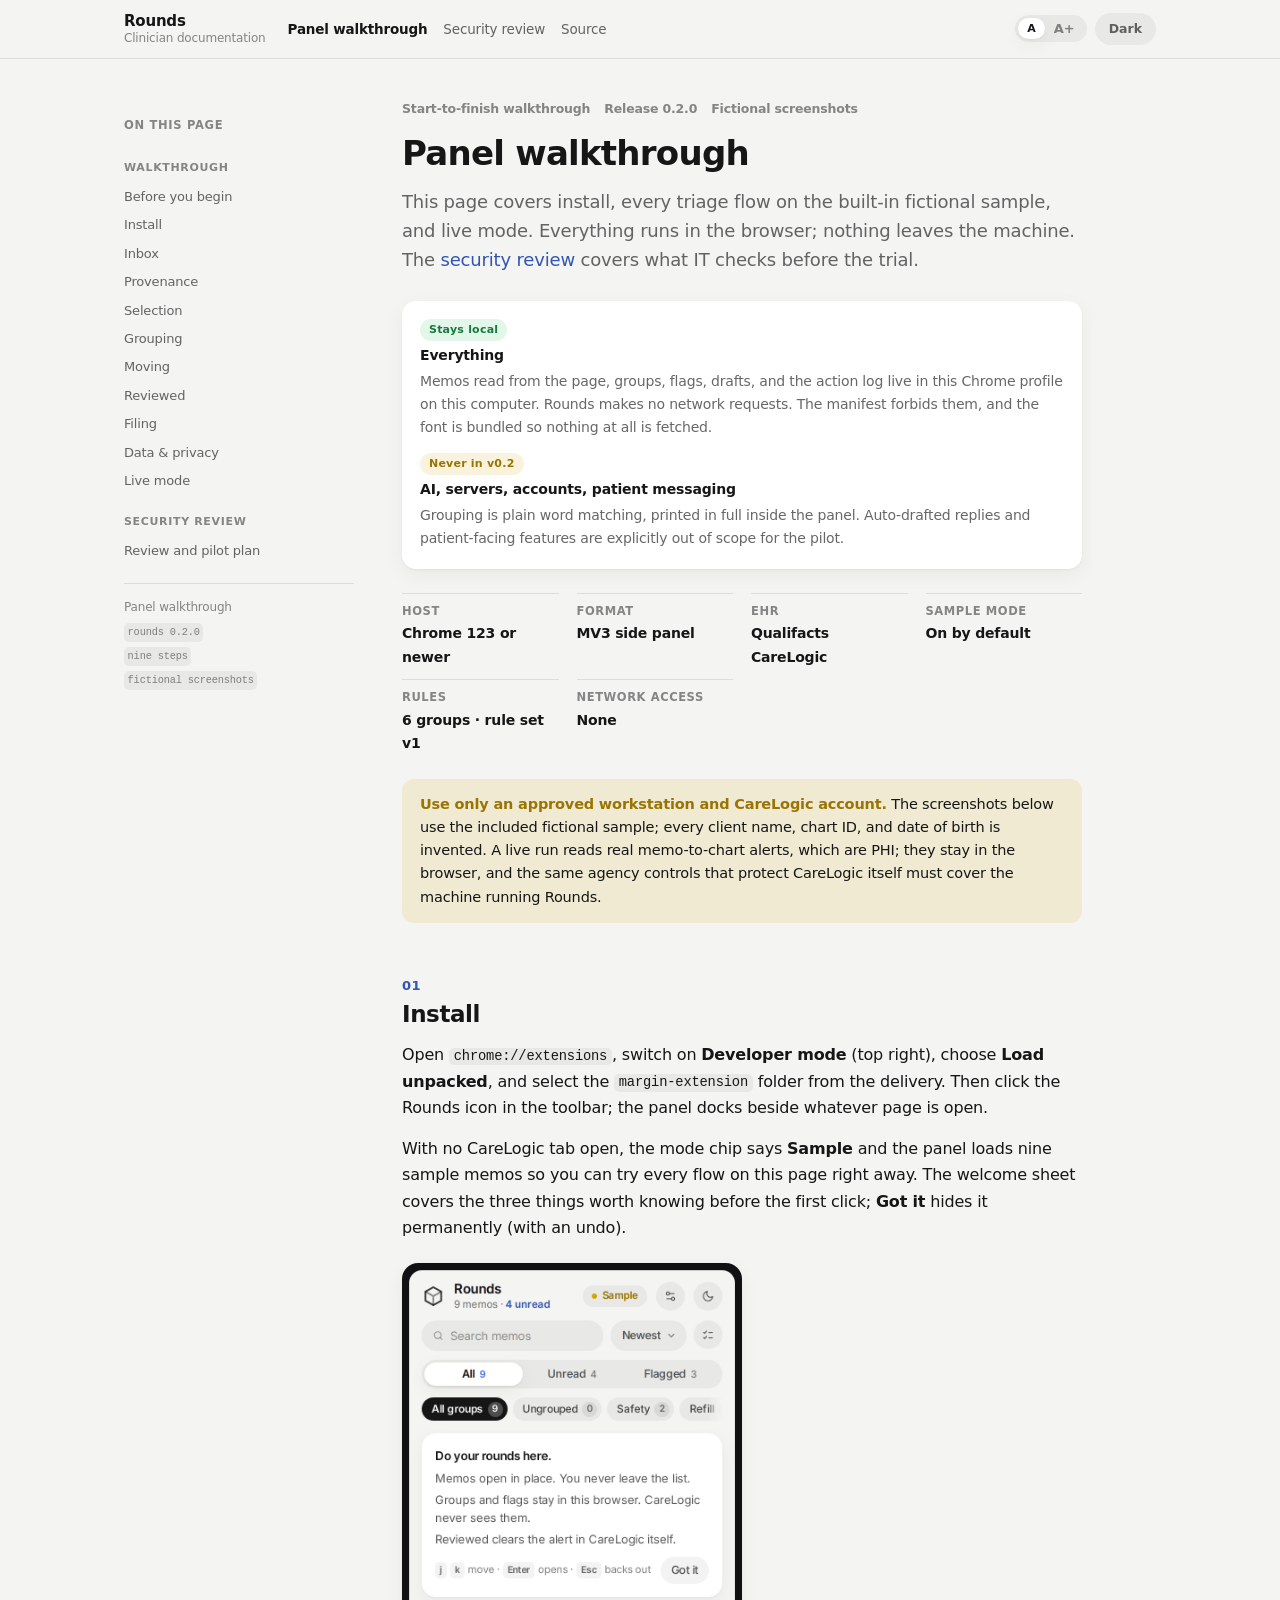
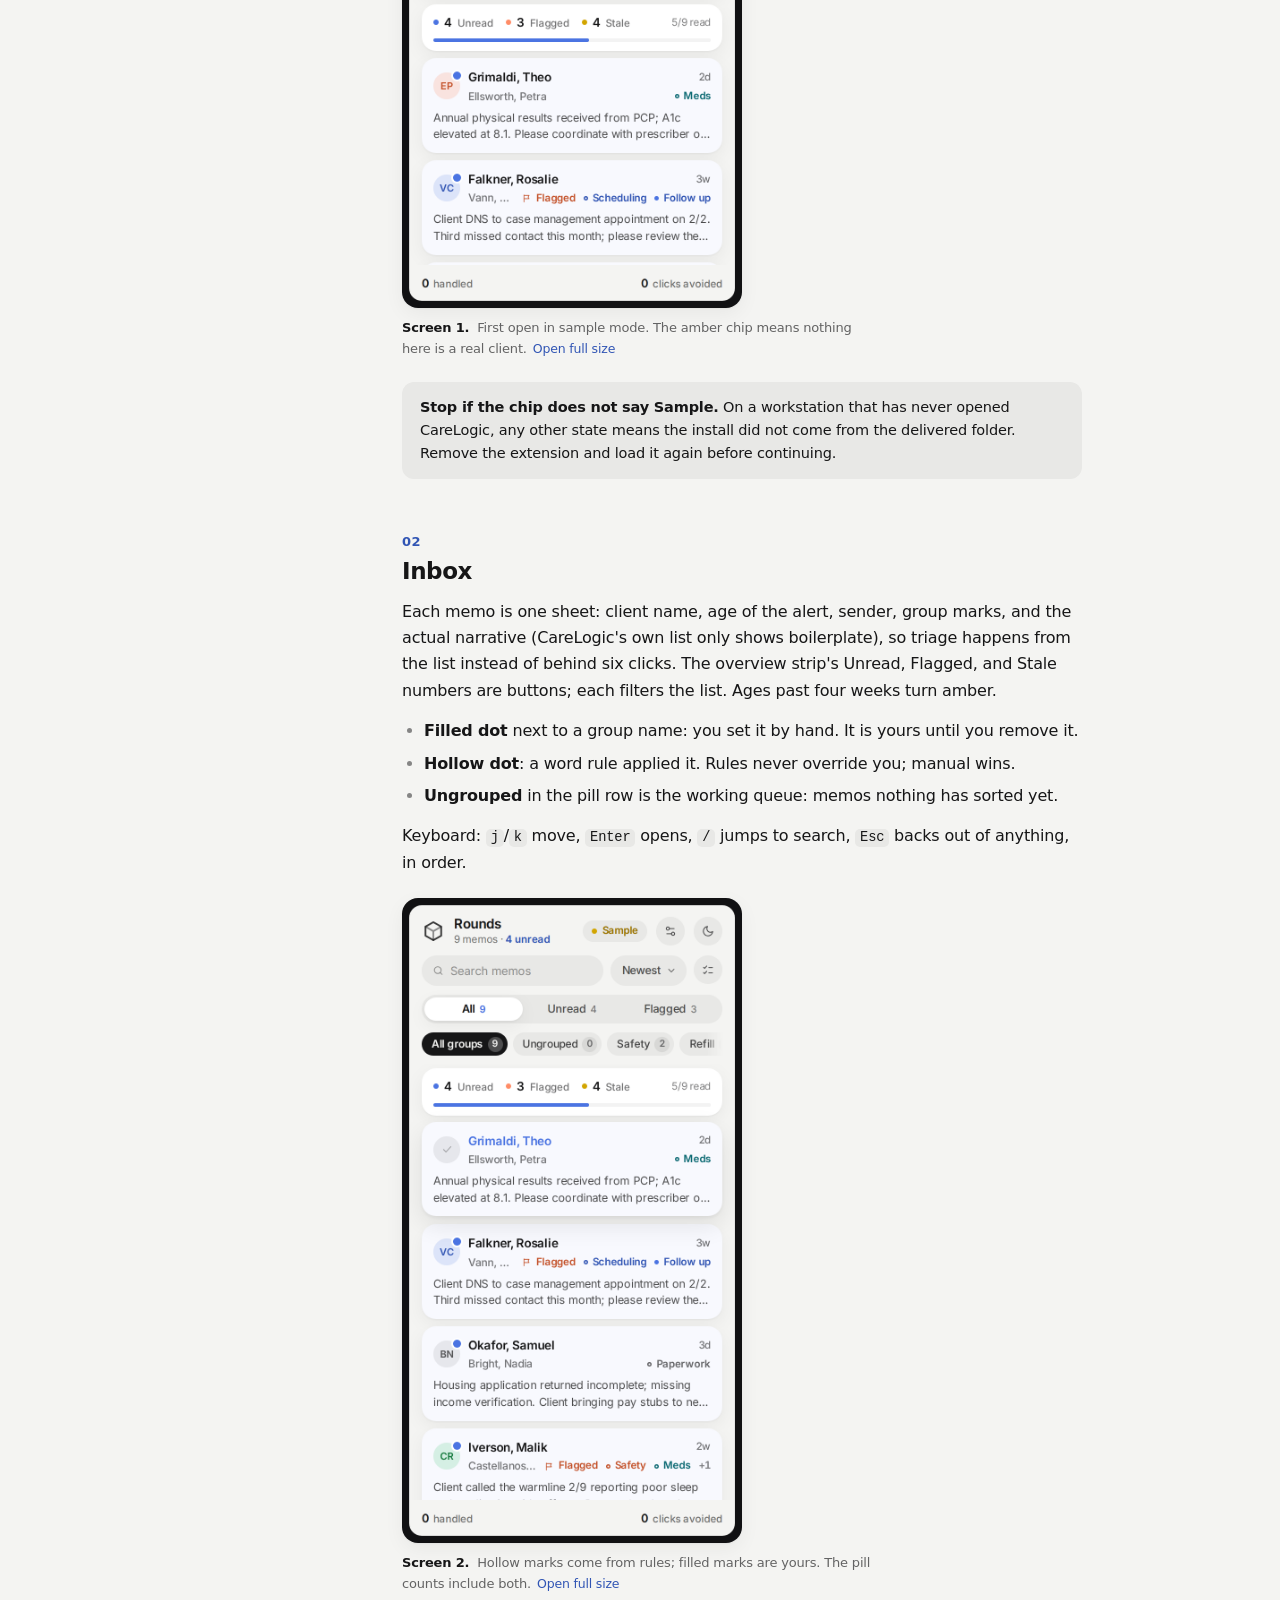
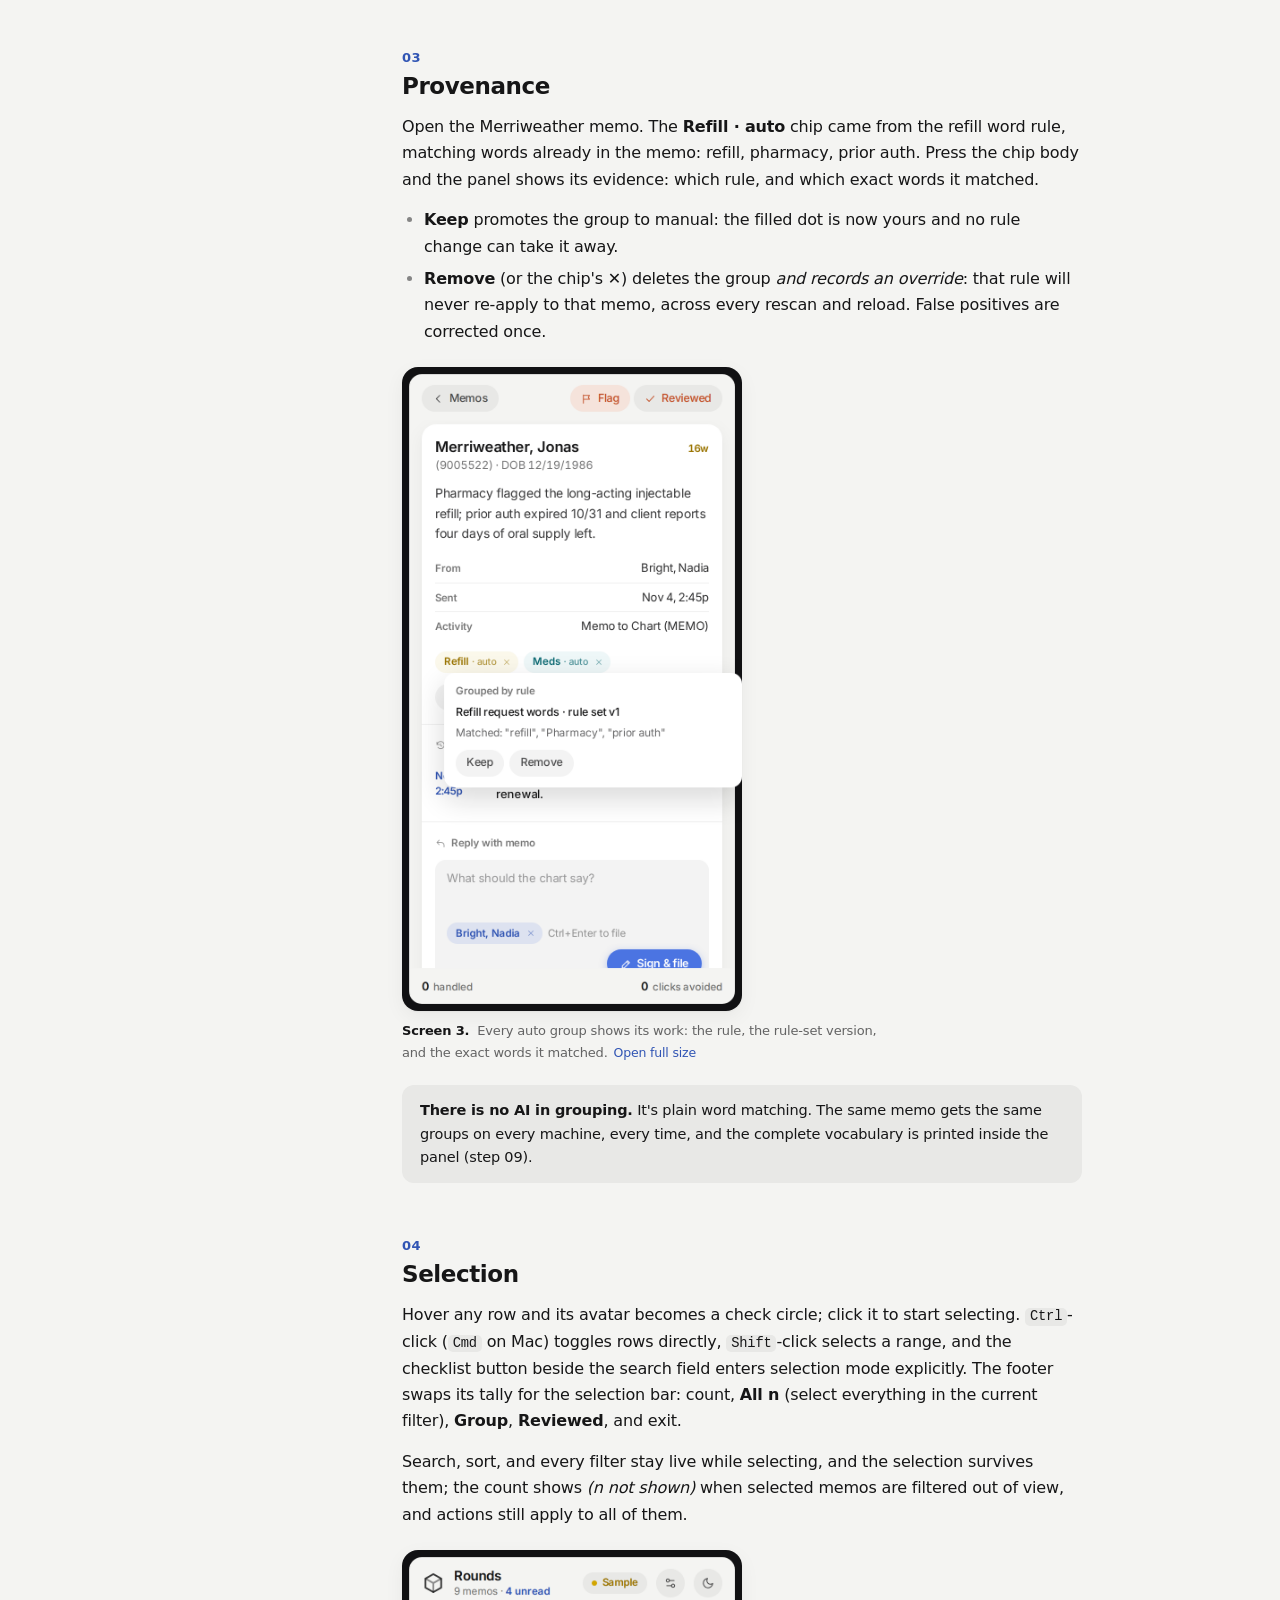
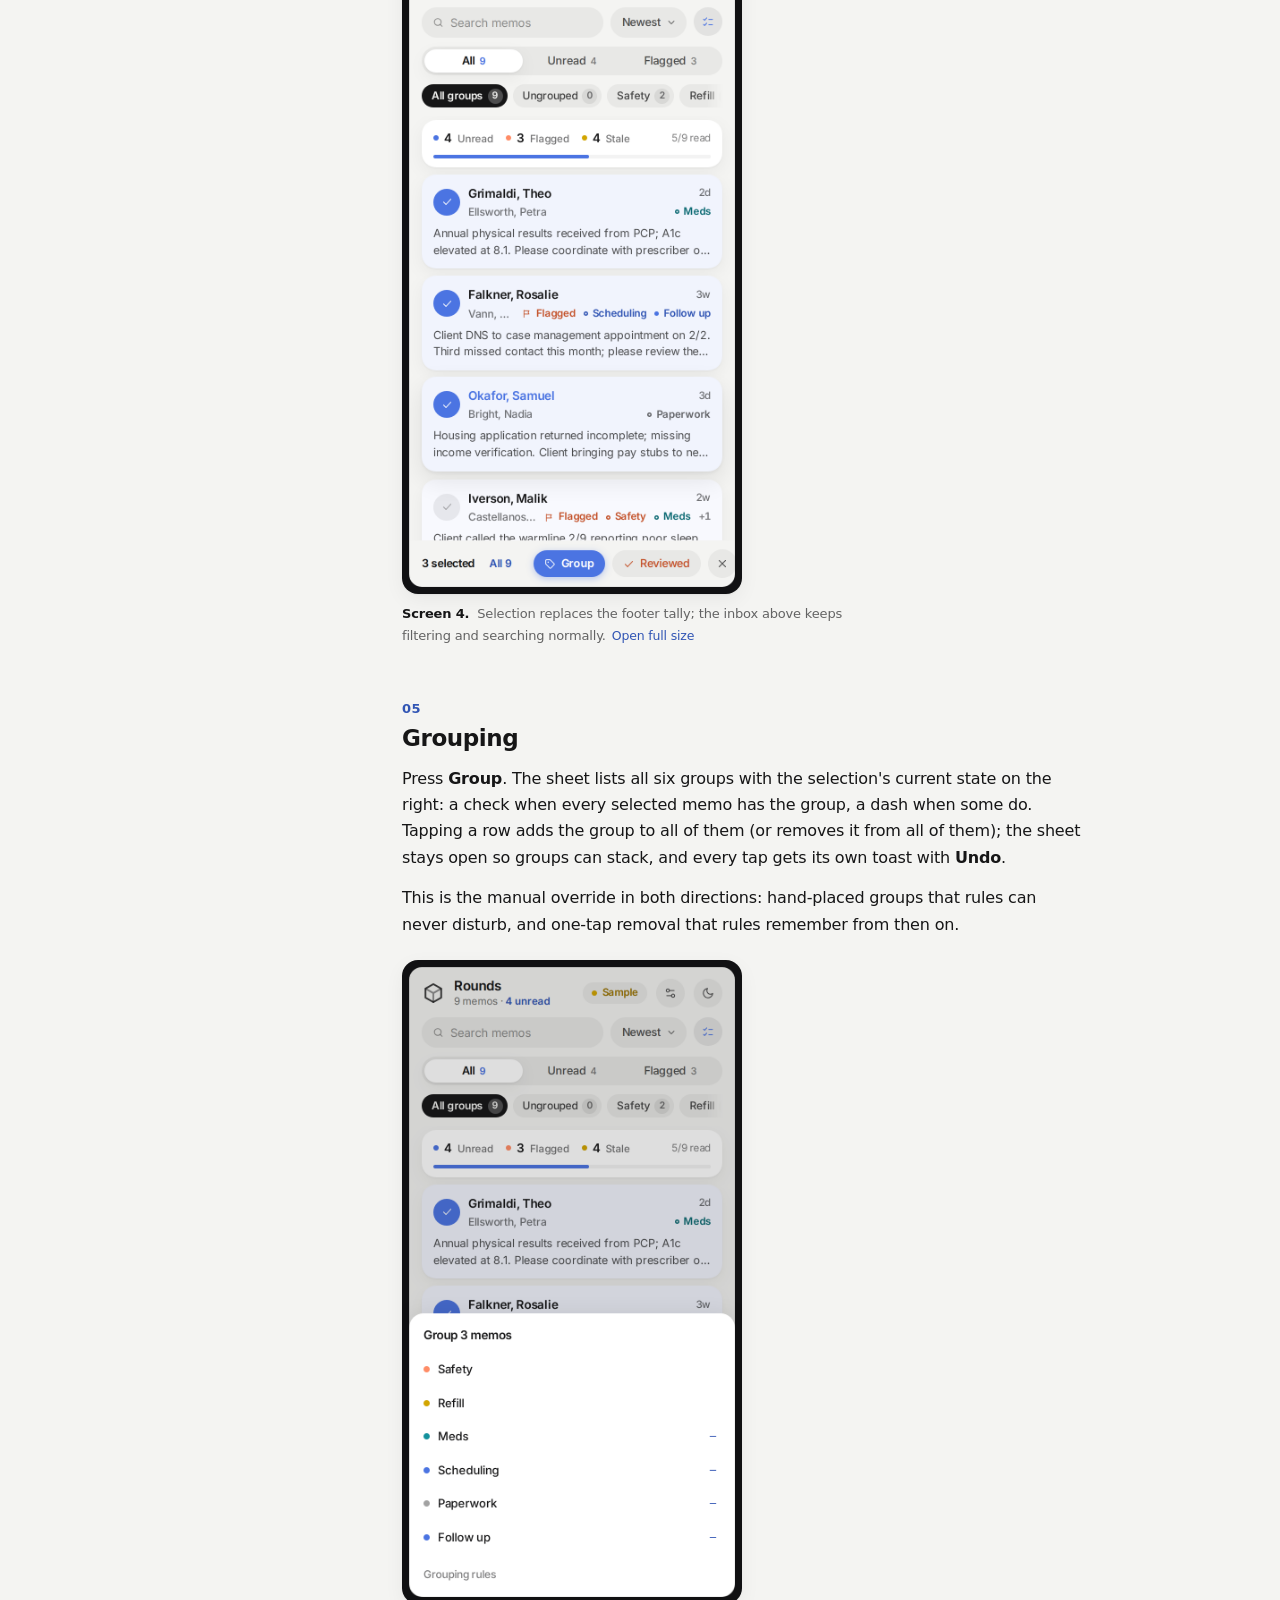
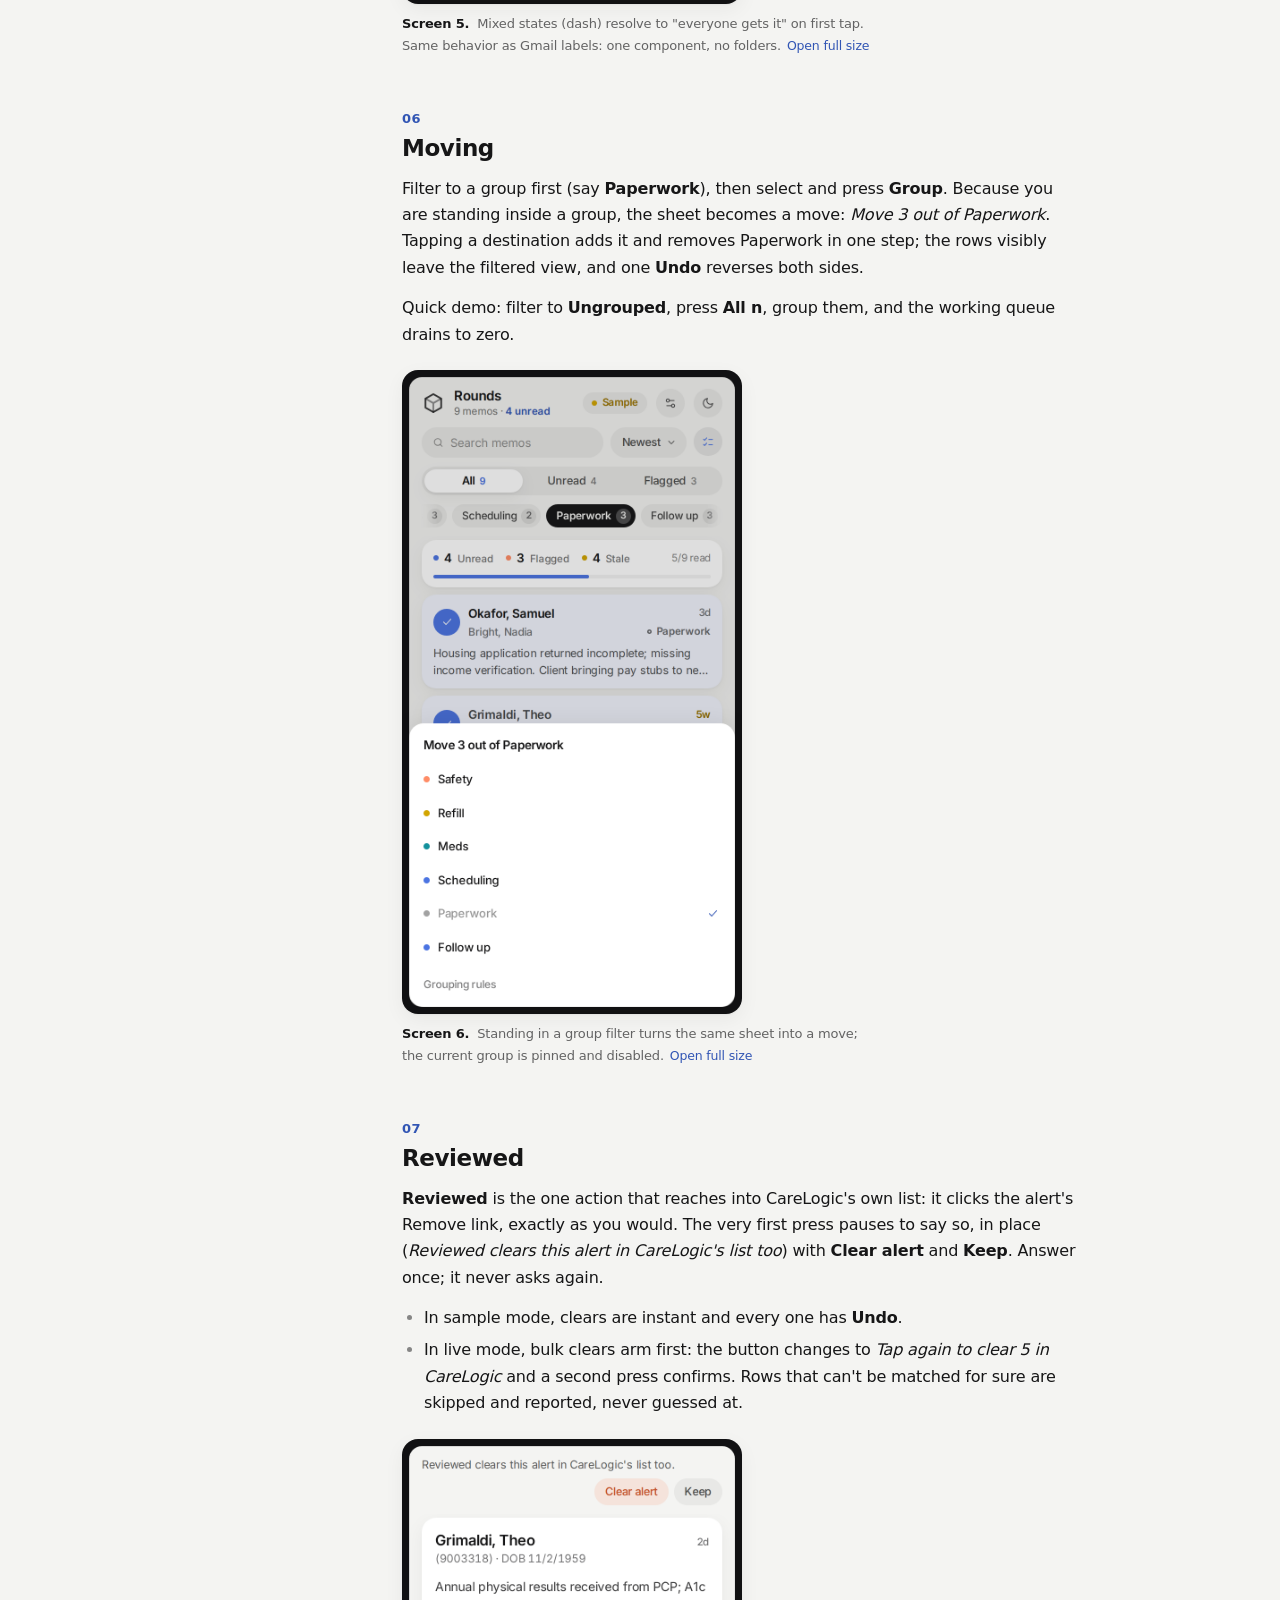
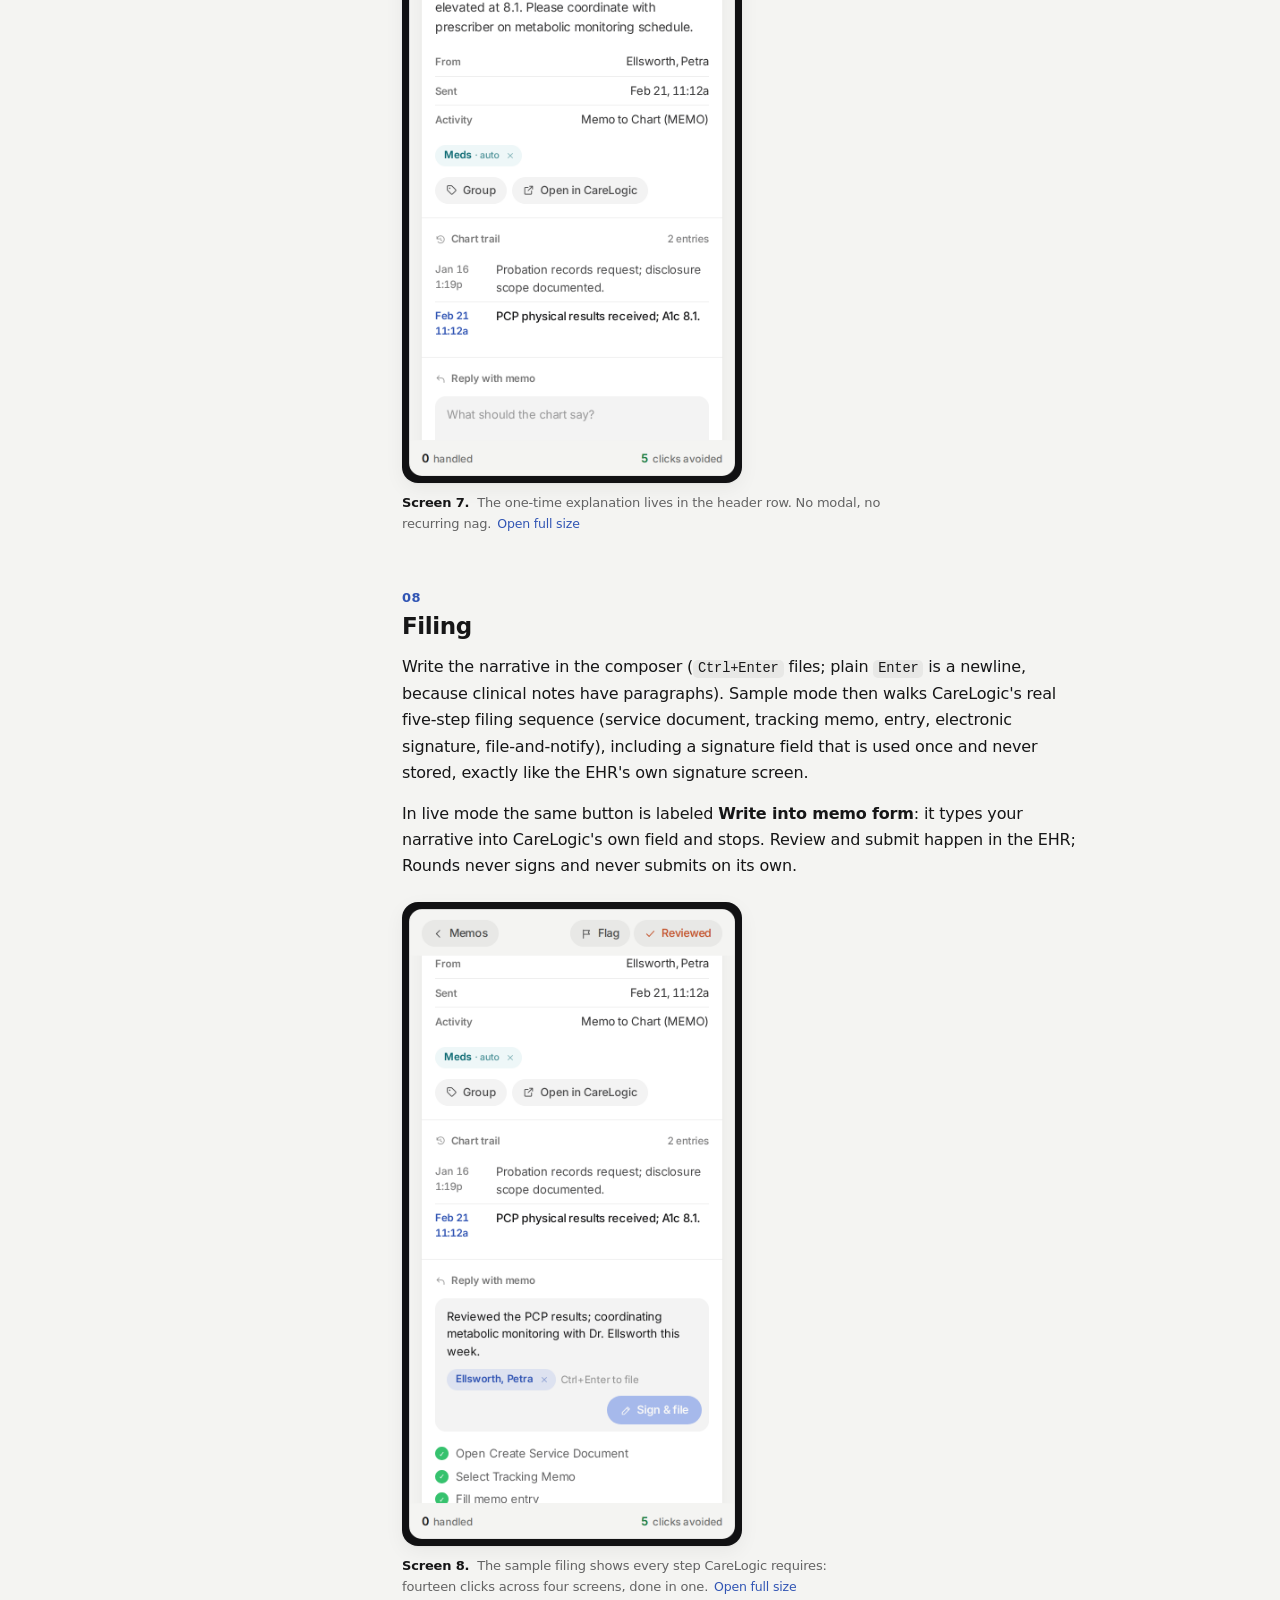
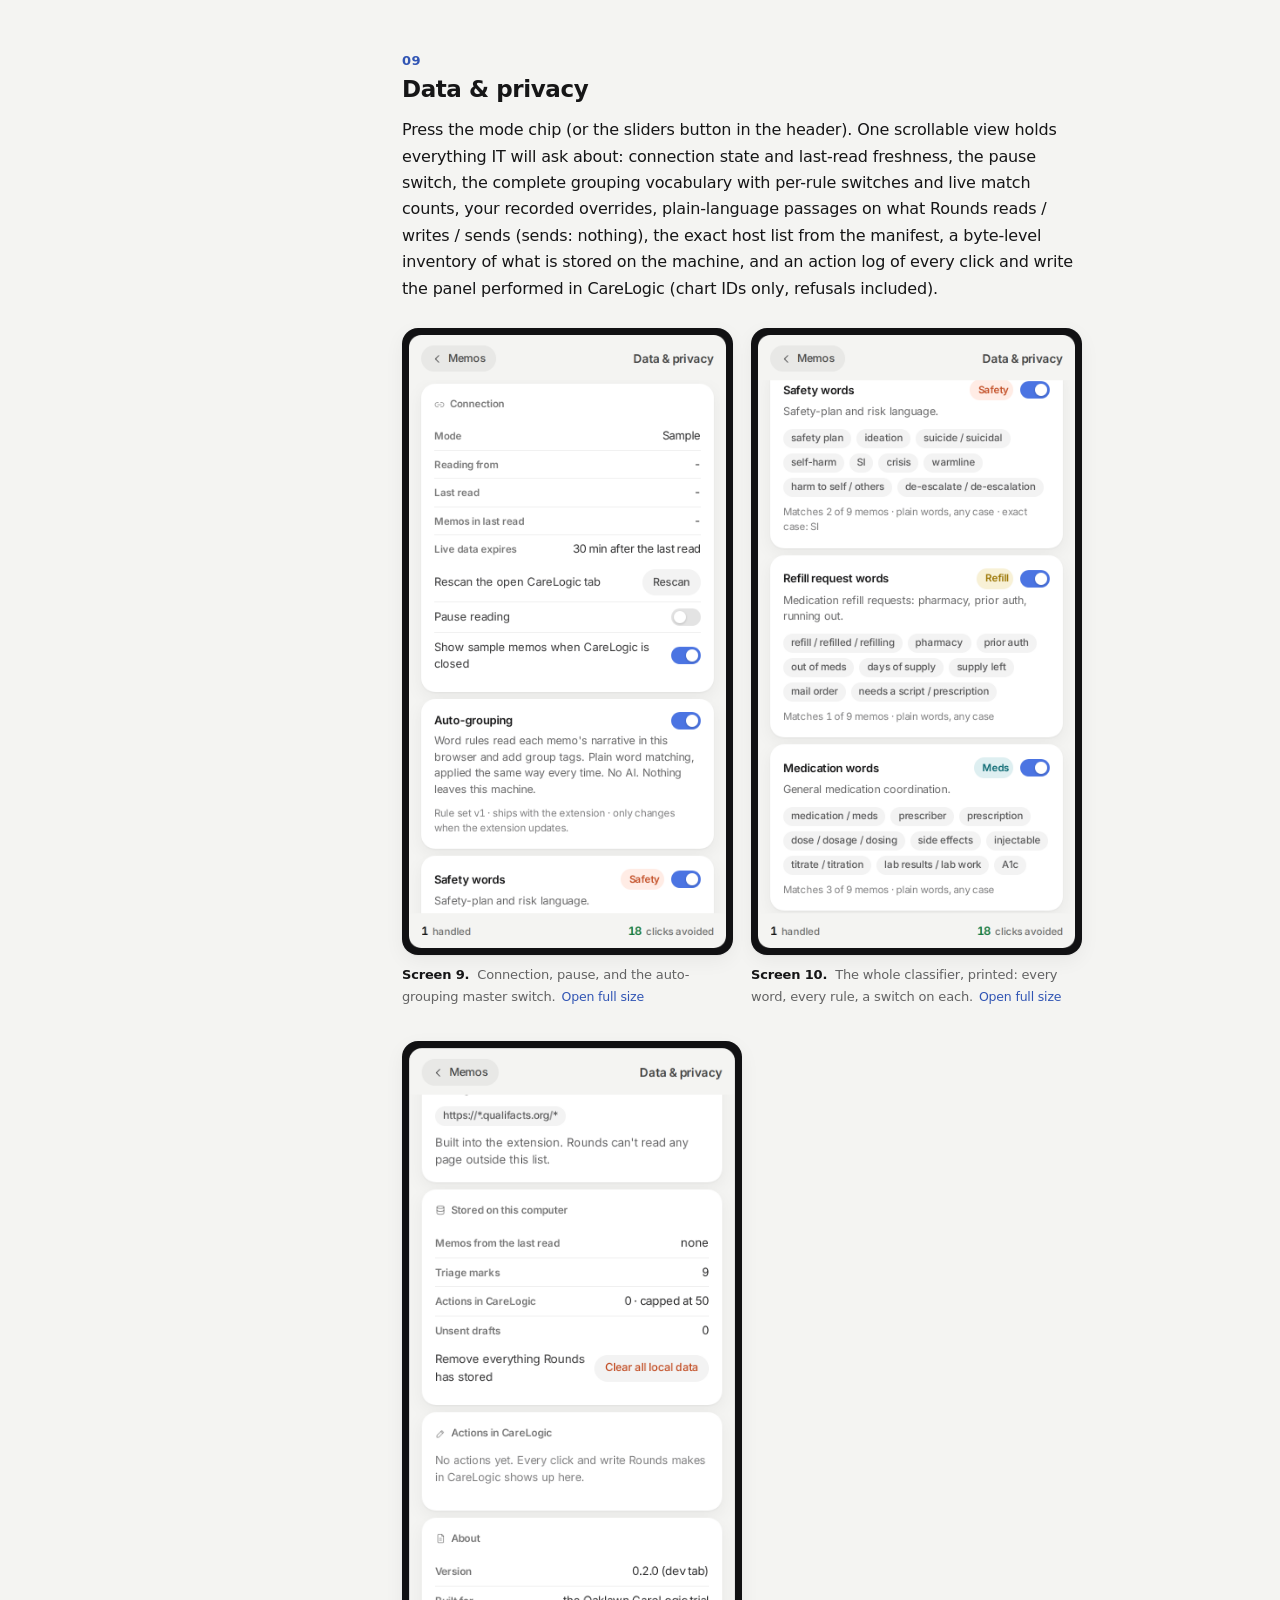
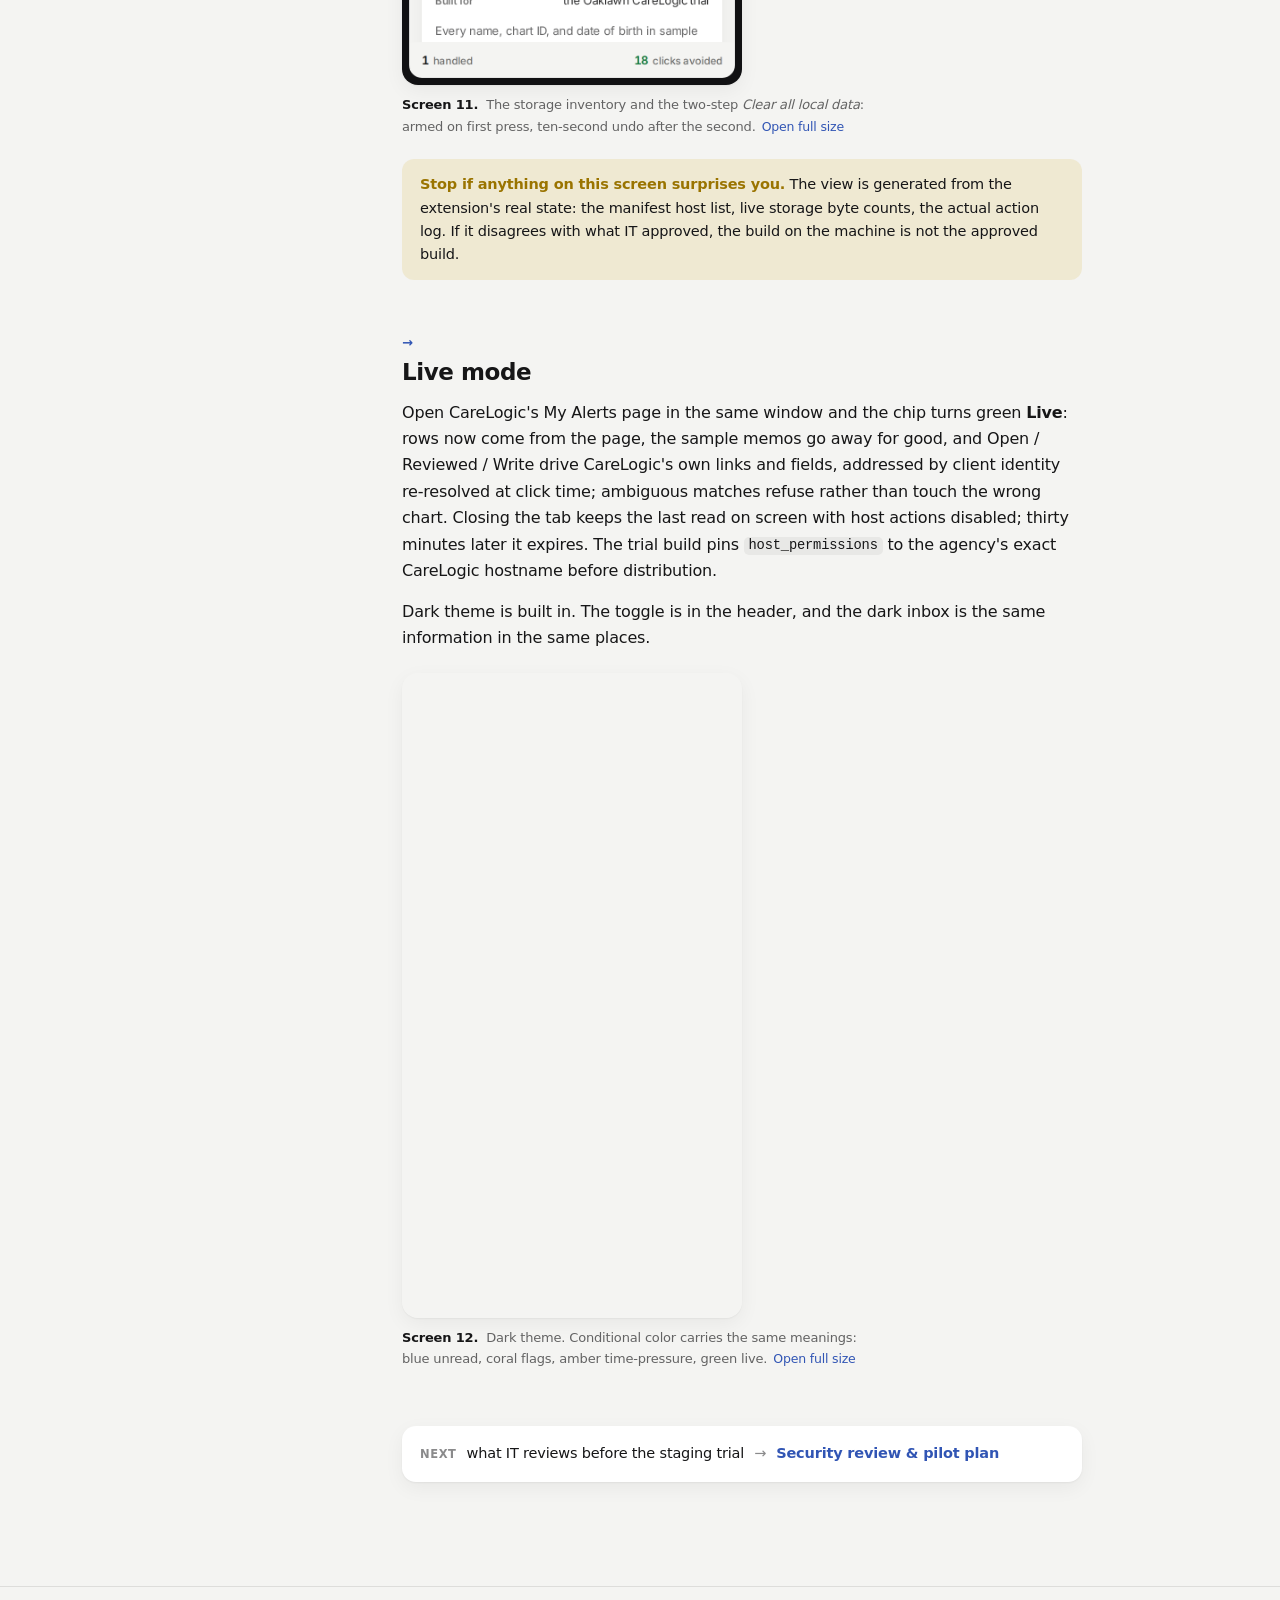
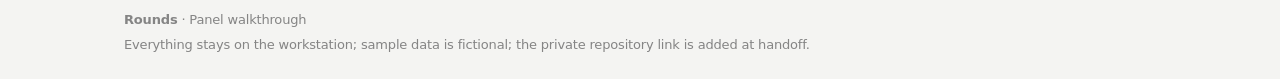
==== index.html @ e2f17cdd "Rounds docs site v0.2.0" ====
<!doctype html>
<html lang="en" data-theme="light" data-text-size="standard">
<head>
<meta charset="UTF-8" />
<meta name="viewport" content="width=device-width, initial-scale=1.0" />
<meta name="referrer" content="no-referrer" />
<meta name="description" content="Install, triage, group, override, clear, and file with the Rounds side panel for CareLogic, on fictional sample data." />
<title>Panel walkthrough | Rounds</title>
<script>(function(){var d=document.documentElement;try{d.dataset.theme=localStorage.getItem("rounds-docs-theme")||(matchMedia("(prefers-color-scheme: dark)").matches?"dark":"light");d.dataset.textSize=localStorage.getItem("rounds-docs-text")||"standard"}catch(e){}})()</script>
<link rel="stylesheet" href="docs.css" />
</head>
<body>
<a class="skip-link" href="#main-content">Skip to the walkthrough</a>

<div class="reading-progress" aria-hidden="true"><span id="readingProgress"></span></div>

<header class="document-header">
  <div class="header-inner">
    <a class="site-name" href="index.html"><strong>Rounds</strong><span>Clinician documentation</span></a>
    <nav aria-label="Primary">
      <a href="index.html" aria-current="page">Panel walkthrough</a>
      <a href="security.html">Security review</a>
      <a href="https://github.com/editnori/rounds" rel="noreferrer" title="Private repository">Source</a>
    </nav>
    <div class="reader-tools" role="group" aria-label="Reading controls">
      <div class="text-scale" role="group" aria-label="Article text size">
        <button type="button" data-text-size="standard" aria-pressed="true">A</button>
        <button type="button" data-text-size="large" aria-pressed="false">A+</button>
      </div>
      <button class="theme-button" id="themeButton" type="button" aria-pressed="false">Dark</button>
    </div>
    <button class="contents-button" id="contentsButton" type="button" aria-expanded="false" aria-controls="contentsRail">Contents</button>
  </div>
</header>

<div class="document-shell">
  <aside class="contents" id="contentsRail" aria-label="Documentation contents">
    <p>On this page</p>
    <nav>
      <span class="contents-group">Walkthrough</span>
      <a href="#before">Before you begin</a>
      <a href="#load">Install</a>
      <a href="#read">Inbox</a>
      <a href="#why">Provenance</a>
      <a href="#select">Selection</a>
      <a href="#group">Grouping</a>
      <a href="#move">Moving</a>
      <a href="#reviewed">Reviewed</a>
      <a href="#file">Filing</a>
      <a href="#privacy-step">Data &amp; privacy</a>
      <a href="#live">Live mode</a>
      <span class="contents-group">Security review</span>
      <a href="security.html">Review and pilot plan</a>
    </nav>
    <div class="contents-version">
      <span>Panel walkthrough</span>
      <code>rounds 0.2.0</code>
      <code>nine steps</code>
      <code>fictional screenshots</code>
    </div>
  </aside>

  <main id="main-content">
    <article>
      <header class="article-header" id="before">
        <div class="publication-line">
          <span>Start-to-finish walkthrough</span>
          <span>Release 0.2.0</span>
          <span>Fictional screenshots</span>
        </div>
        <h1>Panel walkthrough</h1>
        <p class="article-deck">This page covers install, every triage flow on the built-in fictional sample, and live mode. Everything runs in the browser; nothing leaves the machine. The <a href="security.html">security review</a> covers what IT checks before the trial.</p>

        <div class="deliverable-callout" role="note" aria-label="Data boundary">
          <div>
            <span class="state-lozenge good">Stays local</span>
            <strong>Everything</strong>
            <p>Memos read from the page, groups, flags, drafts, and the action log live in this Chrome profile on this computer. Rounds makes no network requests. The manifest forbids them, and the font is bundled so nothing at all is fetched.</p>
          </div>
          <div>
            <span class="state-lozenge warn">Never in v0.2</span>
            <strong>AI, servers, accounts, patient messaging</strong>
            <p>Grouping is plain word matching, printed in full inside the panel. Auto-drafted replies and patient-facing features are explicitly out of scope for the pilot.</p>
          </div>
        </div>

        <dl class="release-metadata">
          <div><dt>Host</dt><dd>Chrome 123 or newer</dd></div>
          <div><dt>Format</dt><dd>MV3 side panel</dd></div>
          <div><dt>EHR</dt><dd>Qualifacts CareLogic</dd></div>
          <div><dt>Sample mode</dt><dd>On by default</dd></div>
          <div><dt>Rules</dt><dd>6 groups · rule set v1</dd></div>
          <div><dt>Network access</dt><dd>None</dd></div>
        </dl>

        <aside class="boundary-note"><strong>Use only an approved workstation and CareLogic account.</strong> The screenshots below use the included fictional sample; every client name, chart ID, and date of birth is invented. A live run reads real memo-to-chart alerts, which are PHI; they stay in the browser, and the same agency controls that protect CareLogic itself must cover the machine running Rounds.</aside>
      </header>

      <section class="walkthrough-step" id="load">
        <div class="section-number" aria-hidden="true">01</div>
        <h2>Install</h2>
        <p>Open <code>chrome://extensions</code>, switch on <strong>Developer mode</strong> (top right), choose <strong>Load unpacked</strong>, and select the <code>margin-extension</code> folder from the delivery. Then click the Rounds icon in the toolbar; the panel docks beside whatever page is open.</p>
        <p>With no CareLogic tab open, the mode chip says <strong>Sample</strong> and the panel loads nine sample memos so you can try every flow on this page right away. The welcome sheet covers the three things worth knowing before the first click; <strong>Got it</strong> hides it permanently (with an undo).</p>
        <figure class="panel-shot">
          <a class="frame" href="screenshots/01-inbox-first-run.png" target="_blank" rel="noreferrer"><img src="screenshots/01-inbox-first-run.png" alt="Rounds first run: welcome sheet, amber Sample chip, search, status tabs, group pills, and the first sample memos." loading="lazy" decoding="async" /></a>
          <figcaption><span>Screen 1.</span> First open in sample mode. The amber chip means nothing here is a real client.<a class="full" href="screenshots/01-inbox-first-run.png" target="_blank" rel="noreferrer">Open full size</a></figcaption>
        </figure>
        <aside class="method-note"><strong>Stop if the chip does not say Sample.</strong> On a workstation that has never opened CareLogic, any other state means the install did not come from the delivered folder. Remove the extension and load it again before continuing.</aside>
      </section>

      <section class="walkthrough-step" id="read">
        <div class="section-number" aria-hidden="true">02</div>
        <h2>Inbox</h2>
        <p>Each memo is one sheet: client name, age of the alert, sender, group marks, and the actual narrative (CareLogic's own list only shows boilerplate), so triage happens from the list instead of behind six clicks. The overview strip's Unread, Flagged, and Stale numbers are buttons; each filters the list. Ages past four weeks turn amber.</p>
        <ul>
          <li><strong>Filled dot</strong> next to a group name: you set it by hand. It is yours until you remove it.</li>
          <li><strong>Hollow dot</strong>: a word rule applied it. Rules never override you; manual wins.</li>
          <li><strong>Ungrouped</strong> in the pill row is the working queue: memos nothing has sorted yet.</li>
        </ul>
        <p>Keyboard: <code>j</code>/<code>k</code> move, <code>Enter</code> opens, <code>/</code> jumps to search, <code>Esc</code> backs out of anything, in order.</p>
        <figure class="panel-shot">
          <a class="frame" href="screenshots/02-inbox-groups.png" target="_blank" rel="noreferrer"><img src="screenshots/02-inbox-groups.png" alt="Sample inbox showing group marks: hollow dots for rule-applied groups, filled dots for manual ones, and the group pill row with counts." loading="lazy" decoding="async" /></a>
          <figcaption><span>Screen 2.</span> Hollow marks come from rules; filled marks are yours. The pill counts include both.<a class="full" href="screenshots/02-inbox-groups.png" target="_blank" rel="noreferrer">Open full size</a></figcaption>
        </figure>
      </section>

      <section class="walkthrough-step" id="why">
        <div class="section-number" aria-hidden="true">03</div>
        <h2>Provenance</h2>
        <p>Open the Merriweather memo. The <strong>Refill · auto</strong> chip came from the refill word rule, matching words already in the memo: refill, pharmacy, prior auth. Press the chip body and the panel shows its evidence: which rule, and which exact words it matched.</p>
        <ul>
          <li><strong>Keep</strong> promotes the group to manual: the filled dot is now yours and no rule change can take it away.</li>
          <li><strong>Remove</strong> (or the chip's <strong>✕</strong>) deletes the group <em>and records an override</em>: that rule will never re-apply to that memo, across every rescan and reload. False positives are corrected once.</li>
        </ul>
        <figure class="panel-shot">
          <a class="frame" href="screenshots/03-detail-provenance.png" target="_blank" rel="noreferrer"><img src="screenshots/03-detail-provenance.png" alt="Memo detail with the Refill auto chip's provenance popover open: grouped by rule, Refill request words, matched refill, Pharmacy, prior auth, with Keep and Remove buttons." loading="lazy" decoding="async" /></a>
          <figcaption><span>Screen 3.</span> Every auto group shows its work: the rule, the rule-set version, and the exact words it matched.<a class="full" href="screenshots/03-detail-provenance.png" target="_blank" rel="noreferrer">Open full size</a></figcaption>
        </figure>
        <aside class="method-note"><strong>There is no AI in grouping.</strong> It's plain word matching. The same memo gets the same groups on every machine, every time, and the complete vocabulary is printed inside the panel (step 09).</aside>
      </section>

      <section class="walkthrough-step" id="select">
        <div class="section-number" aria-hidden="true">04</div>
        <h2>Selection</h2>
        <p>Hover any row and its avatar becomes a check circle; click it to start selecting. <code>Ctrl</code>-click (<code>Cmd</code> on Mac) toggles rows directly, <code>Shift</code>-click selects a range, and the checklist button beside the search field enters selection mode explicitly. The footer swaps its tally for the selection bar: count, <strong>All n</strong> (select everything in the current filter), <strong>Group</strong>, <strong>Reviewed</strong>, and exit.</p>
        <p>Search, sort, and every filter stay live while selecting, and the selection survives them; the count shows <em>(n not shown)</em> when selected memos are filtered out of view, and actions still apply to all of them.</p>
        <figure class="panel-shot">
          <a class="frame" href="screenshots/04-selection.png" target="_blank" rel="noreferrer"><img src="screenshots/04-selection.png" alt="Selection mode with three memos checked in blue and the footer selection bar showing 3 selected, All 9, Group, Reviewed, and an exit button." loading="lazy" decoding="async" /></a>
          <figcaption><span>Screen 4.</span> Selection replaces the footer tally; the inbox above keeps filtering and searching normally.<a class="full" href="screenshots/04-selection.png" target="_blank" rel="noreferrer">Open full size</a></figcaption>
        </figure>
      </section>

      <section class="walkthrough-step" id="group">
        <div class="section-number" aria-hidden="true">05</div>
        <h2>Grouping</h2>
        <p>Press <strong>Group</strong>. The sheet lists all six groups with the selection's current state on the right: a check when every selected memo has the group, a dash when some do. Tapping a row adds the group to all of them (or removes it from all of them); the sheet stays open so groups can stack, and every tap gets its own toast with <strong>Undo</strong>.</p>
        <p>This is the manual override in both directions: hand-placed groups that rules can never disturb, and one-tap removal that rules remember from then on.</p>
        <figure class="panel-shot">
          <a class="frame" href="screenshots/05-group-sheet.png" target="_blank" rel="noreferrer"><img src="screenshots/05-group-sheet.png" alt="Group sheet titled Group 3 memos listing Safety, Refill, Meds, Scheduling, Paperwork, Follow up with mixed-state dashes." loading="lazy" decoding="async" /></a>
          <figcaption><span>Screen 5.</span> Mixed states (dash) resolve to "everyone gets it" on first tap. Same behavior as Gmail labels: one component, no folders.<a class="full" href="screenshots/05-group-sheet.png" target="_blank" rel="noreferrer">Open full size</a></figcaption>
        </figure>
      </section>

      <section class="walkthrough-step" id="move">
        <div class="section-number" aria-hidden="true">06</div>
        <h2>Moving</h2>
        <p>Filter to a group first (say <strong>Paperwork</strong>), then select and press <strong>Group</strong>. Because you are standing inside a group, the sheet becomes a move: <em>Move 3 out of Paperwork</em>. Tapping a destination adds it and removes Paperwork in one step; the rows visibly leave the filtered view, and one <strong>Undo</strong> reverses both sides.</p>
        <p>Quick demo: filter to <strong>Ungrouped</strong>, press <strong>All n</strong>, group them, and the working queue drains to zero.</p>
        <figure class="panel-shot">
          <a class="frame" href="screenshots/06-move-sheet.png" target="_blank" rel="noreferrer"><img src="screenshots/06-move-sheet.png" alt="Move sheet titled Move 3 out of Paperwork with the Paperwork row disabled and checked, other groups available as destinations." loading="lazy" decoding="async" /></a>
          <figcaption><span>Screen 6.</span> Standing in a group filter turns the same sheet into a move; the current group is pinned and disabled.<a class="full" href="screenshots/06-move-sheet.png" target="_blank" rel="noreferrer">Open full size</a></figcaption>
        </figure>
      </section>

      <section class="walkthrough-step" id="reviewed">
        <div class="section-number" aria-hidden="true">07</div>
        <h2>Reviewed</h2>
        <p><strong>Reviewed</strong> is the one action that reaches into CareLogic's own list: it clicks the alert's Remove link, exactly as you would. The very first press pauses to say so, in place (<em>Reviewed clears this alert in CareLogic's list too</em>) with <strong>Clear alert</strong> and <strong>Keep</strong>. Answer once; it never asks again.</p>
        <ul>
          <li>In sample mode, clears are instant and every one has <strong>Undo</strong>.</li>
          <li>In live mode, bulk clears arm first: the button changes to <em>Tap again to clear 5 in CareLogic</em> and a second press confirms. Rows that can't be matched for sure are skipped and reported, never guessed at.</li>
        </ul>
        <figure class="panel-shot">
          <a class="frame" href="screenshots/07-teach-reviewed.png" target="_blank" rel="noreferrer"><img src="screenshots/07-teach-reviewed.png" alt="The teach strip on first Reviewed press: Reviewed clears this alert in CareLogic's list too, with Clear alert and Keep buttons." loading="lazy" decoding="async" /></a>
          <figcaption><span>Screen 7.</span> The one-time explanation lives in the header row. No modal, no recurring nag.<a class="full" href="screenshots/07-teach-reviewed.png" target="_blank" rel="noreferrer">Open full size</a></figcaption>
        </figure>
      </section>

      <section class="walkthrough-step" id="file">
        <div class="section-number" aria-hidden="true">08</div>
        <h2>Filing</h2>
        <p>Write the narrative in the composer (<code>Ctrl+Enter</code> files; plain <code>Enter</code> is a newline, because clinical notes have paragraphs). Sample mode then walks CareLogic's real five-step filing sequence (service document, tracking memo, entry, electronic signature, file-and-notify), including a signature field that is used once and never stored, exactly like the EHR's own signature screen.</p>
        <p>In live mode the same button is labeled <strong>Write into memo form</strong>: it types your narrative into CareLogic's own field and stops. Review and submit happen in the EHR; Rounds never signs and never submits on its own.</p>
        <figure class="panel-shot">
          <a class="frame" href="screenshots/08-filing-steps.png" target="_blank" rel="noreferrer"><img src="screenshots/08-filing-steps.png" alt="The filing simulation mid-run: five steps with checkmarks appearing: open service document, select tracking memo, fill entry, apply signature, file and notify." loading="lazy" decoding="async" /></a>
          <figcaption><span>Screen 8.</span> The sample filing shows every step CareLogic requires: fourteen clicks across four screens, done in one.<a class="full" href="screenshots/08-filing-steps.png" target="_blank" rel="noreferrer">Open full size</a></figcaption>
        </figure>
      </section>

      <section class="walkthrough-step" id="privacy-step">
        <div class="section-number" aria-hidden="true">09</div>
        <h2>Data &amp; privacy</h2>
        <p>Press the mode chip (or the sliders button in the header). One scrollable view holds everything IT will ask about: connection state and last-read freshness, the pause switch, the complete grouping vocabulary with per-rule switches and live match counts, your recorded overrides, plain-language passages on what Rounds reads / writes / sends (sends: nothing), the exact host list from the manifest, a byte-level inventory of what is stored on the machine, and an action log of every click and write the panel performed in CareLogic (chart IDs only, refusals included).</p>
        <div class="shot-pair">
          <figure class="panel-shot">
            <a class="frame" href="screenshots/09-privacy-connection.png" target="_blank" rel="noreferrer"><img src="screenshots/09-privacy-connection.png" alt="Data and privacy view: connection sheet with mode, reading-from, last read, pause and sample switches, and the auto-grouping master switch." loading="lazy" decoding="async" /></a>
            <figcaption><span>Screen 9.</span> Connection, pause, and the auto-grouping master switch.<a class="full" href="screenshots/09-privacy-connection.png" target="_blank" rel="noreferrer">Open full size</a></figcaption>
          </figure>
          <figure class="panel-shot">
            <a class="frame" href="screenshots/10-privacy-rules.png" target="_blank" rel="noreferrer"><img src="screenshots/10-privacy-rules.png" alt="Rule sheets for Safety words and Refill request words showing every matched term as a chip, live match counts, and per-rule switches." loading="lazy" decoding="async" /></a>
            <figcaption><span>Screen 10.</span> The whole classifier, printed: every word, every rule, a switch on each.<a class="full" href="screenshots/10-privacy-rules.png" target="_blank" rel="noreferrer">Open full size</a></figcaption>
          </figure>
        </div>
        <figure class="panel-shot">
          <a class="frame" href="screenshots/11-privacy-stored.png" target="_blank" rel="noreferrer"><img src="screenshots/11-privacy-stored.png" alt="Stored on this computer sheet with counts for memos, triage marks, actions, drafts, and the two-step Clear all local data button." loading="lazy" decoding="async" /></a>
          <figcaption><span>Screen 11.</span> The storage inventory and the two-step <em>Clear all local data</em>: armed on first press, ten-second undo after the second.<a class="full" href="screenshots/11-privacy-stored.png" target="_blank" rel="noreferrer">Open full size</a></figcaption>
        </figure>
        <aside class="boundary-note"><strong>Stop if anything on this screen surprises you.</strong> The view is generated from the extension's real state: the manifest host list, live storage byte counts, the actual action log. If it disagrees with what IT approved, the build on the machine is not the approved build.</aside>
      </section>

      <section class="walkthrough-step" id="live">
        <div class="section-number" aria-hidden="true">→</div>
        <h2>Live mode</h2>
        <p>Open CareLogic's My Alerts page in the same window and the chip turns green <strong>Live</strong>: rows now come from the page, the sample memos go away for good, and Open / Reviewed / Write drive CareLogic's own links and fields, addressed by client identity re-resolved at click time; ambiguous matches refuse rather than touch the wrong chart. Closing the tab keeps the last read on screen with host actions disabled; thirty minutes later it expires. The trial build pins <code>host_permissions</code> to the agency's exact CareLogic hostname before distribution.</p>
        <p>Dark theme is built in. The toggle is in the header, and the dark inbox is the same information in the same places.</p>
        <figure class="panel-shot">
          <a class="frame" href="screenshots/12-inbox-dark.png" target="_blank" rel="noreferrer"><img src="screenshots/12-inbox-dark.png" alt="The inbox in dark theme: near-black canvas, lifted memo sheets, the same marks and counts." loading="lazy" decoding="async" /></a>
          <figcaption><span>Screen 12.</span> Dark theme. Conditional color carries the same meanings: blue unread, coral flags, amber time-pressure, green live.<a class="full" href="screenshots/12-inbox-dark.png" target="_blank" rel="noreferrer">Open full size</a></figcaption>
        </figure>
      </section>

      <div class="chapter-baton">
        <span class="baton-label">Next</span>
        <span>what IT reviews before the staging trial</span>
        <span class="baton-arrow" aria-hidden="true">→</span>
        <strong><a href="security.html">Security review &amp; pilot plan</a></strong>
      </div>

      </article>
  </main>
</div>

<footer>
  <div class="inner">
    <p><strong>Rounds</strong> · Panel walkthrough</p>
    <p>Everything stays on the workstation; sample data is fictional; the private repository link is added at handoff.</p>
  </div>
</footer>

<script>

</script>
<script src="docs.js"></script>
</body>
</html>
---- docs.css ----
:root {
    --paper: #f4f4f2; --sheet: #ffffff; --ink: #161617;
    --ink-2: rgba(22,22,23,0.65); --ink-3: rgba(22,22,23,0.5);
    --line: rgba(22,22,23,0.1); --fill: rgba(22,22,23,0.05);
    --blue: #3155b4; --green: #167a3e; --green-bg: rgba(54,194,110,0.14);
    --amber: #9a7400; --amber-bg: rgba(210,165,0,0.13);
    --coral: #c4522a;
    --shadow: 0 1px 2px rgba(17,17,19,0.05), 0 6px 20px rgba(17,17,19,0.05);
  }
  [data-theme="dark"] {
    --paper: #111113; --sheet: #1b1b1f; --ink: #f2f2f0;
    --ink-2: rgba(242,242,240,0.65); --ink-3: rgba(242,242,240,0.5);
    --line: rgba(242,242,240,0.12); --fill: rgba(242,242,240,0.06);
    --blue: #8aa5ff; --green: #57de8c; --green-bg: rgba(67,217,127,0.14);
    --amber: #deb324; --amber-bg: rgba(222,179,36,0.12);
    --coral: #ffa485;
    --shadow: 0 1px 2px rgba(0,0,0,0.3), 0 6px 20px rgba(0,0,0,0.25);
  }
  * { box-sizing: border-box; }
  html { scroll-behavior: smooth; }
  body {
    margin: 0;
    font-family: "Inter", system-ui, -apple-system, "Segoe UI", sans-serif;
    font-size: 16px; line-height: 1.65;
    letter-spacing: -0.011em;
    background: var(--paper); color: var(--ink);
    text-rendering: optimizeLegibility;
  }
  code {
    font-family: ui-monospace, "Cascadia Code", "Source Code Pro", Menlo, monospace;
    font-size: 0.86em;
    background: var(--fill);
    border-radius: 5px;
    padding: 0.1em 0.35em;
  }
  a { color: var(--blue); text-decoration: none; }
  a:hover { text-decoration: underline; }
  .skip-link { position: absolute; left: -9999px; }
  .skip-link:focus { left: 16px; top: 12px; background: var(--sheet); padding: 8px 14px; border-radius: 999px; z-index: 10; }

  .document-header {
    position: sticky; top: 0; z-index: 5;
    background: color-mix(in srgb, var(--paper) 88%, transparent);
    backdrop-filter: blur(10px);
    border-bottom: 1px solid var(--line);
  }
  .header-inner {
    max-width: 1080px; margin: 0 auto; padding: 12px 24px;
    display: flex; align-items: center; gap: 22px; flex-wrap: wrap;
  }
  .site-name { display: flex; flex-direction: column; line-height: 1.25; color: var(--ink); }
  .site-name strong { font-size: 15px; font-weight: 650; letter-spacing: -0.014em; }
  .site-name span { font-size: 12px; color: var(--ink-3); }
  .document-header nav { display: flex; gap: 16px; flex-wrap: wrap; font-size: 13.5px; font-weight: 500; }
  .document-header nav a { color: var(--ink-2); }
  .document-header nav a[aria-current="page"] { color: var(--ink); font-weight: 600; }
  .reading-progress { position: fixed; top: 0; left: 0; right: 0; height: 3px; z-index: 30; pointer-events: none; }
  .reading-progress span { display: block; height: 100%; width: 0; background: var(--blue); transition: width 80ms linear; }
  .reader-tools { margin-left: auto; display: flex; align-items: center; gap: 8px; }
  .text-scale { display: flex; background: var(--fill); border-radius: 999px; padding: 3px; }
  .text-scale button {
    font: inherit; font-weight: 650; line-height: 1;
    color: var(--ink-3); background: none; border: 0; border-radius: 999px;
    padding: 4px 9px; cursor: pointer;
  }
  .text-scale button:first-child { font-size: 11px; }
  .text-scale button:last-child { font-size: 13px; }
  .text-scale button[aria-pressed="true"] { background: var(--sheet); color: var(--ink); box-shadow: var(--shadow); }
  [data-text-size="large"] article { font-size: 17.5px; }
  [data-text-size="large"] .article-deck { font-size: 19.5px; }
  .theme-button {
    font: inherit; font-size: 12.5px; font-weight: 600;
    color: var(--ink-2); background: var(--fill);
    border: 0; border-radius: 999px; padding: 6px 14px; cursor: pointer;
  }
  .theme-button:hover { color: var(--ink); }
  .contents-button {
    display: none;
    font: inherit; font-size: 12.5px; font-weight: 600;
    color: var(--ink-2); background: var(--fill);
    border: 0; border-radius: 999px; padding: 6px 14px; cursor: pointer;
  }

  .document-shell { max-width: 1080px; margin: 0 auto; padding: 0 24px 80px; display: grid; grid-template-columns: 230px minmax(0,1fr); gap: 48px; }
  @media (max-width: 900px) {
    .document-shell { grid-template-columns: minmax(0,1fr); }
    .contents { display: none; }
    .contents-button { display: inline-block; }
    .contents.is-open {
      display: block; position: fixed; top: 58px; left: 0; right: 0; bottom: 0;
      z-index: 25; background: var(--paper); padding: 20px 24px; overflow-y: auto;
    }
  }

  .contents { position: sticky; top: 76px; align-self: start; padding-top: 40px; font-size: 13px; }
  .contents p { margin: 0 0 10px; font-size: 11.5px; font-weight: 650; text-transform: uppercase; letter-spacing: 0.06em; color: var(--ink-3); }
  .contents nav { display: flex; flex-direction: column; gap: 7px; }
  .contents nav a { color: var(--ink-2); }
  .contents nav a:hover { color: var(--ink); text-decoration: none; }
  .contents-version { margin-top: 22px; padding-top: 14px; border-top: 1px solid var(--line); display: flex; flex-direction: column; gap: 5px; font-size: 12px; color: var(--ink-3); }
  .contents-version code { align-self: flex-start; }

  main { padding-top: 40px; min-width: 0; }
  article { max-width: 680px; }

  .publication-line { display: flex; gap: 14px; flex-wrap: wrap; font-size: 12.5px; font-weight: 550; color: var(--ink-3); margin-bottom: 14px; }
  h1 { margin: 0 0 14px; font-size: 34px; line-height: 1.2; font-weight: 650; letter-spacing: -0.022em; }
  .article-deck { margin: 0 0 26px; font-size: 18px; line-height: 1.6; color: var(--ink-2); }

  .deliverable-callout {
    display: grid; gap: 14px; margin: 0 0 24px;
    background: var(--sheet); border-radius: 14px; box-shadow: var(--shadow); padding: 18px;
    font-size: 14px;
  }
  .deliverable-callout > div { display: grid; gap: 3px; }
  .deliverable-callout p { margin: 0; color: var(--ink-2); }
  .state-lozenge {
    justify-self: start;
    font-size: 11px; font-weight: 650; letter-spacing: 0.02em;
    border-radius: 999px; padding: 2px 9px;
  }
  .state-lozenge.good { background: var(--green-bg); color: var(--green); }
  .state-lozenge.warn { background: var(--amber-bg); color: var(--amber); }

  .release-metadata { display: grid; grid-template-columns: repeat(auto-fit, minmax(150px, 1fr)); gap: 10px 18px; margin: 0 0 24px; padding: 0; }
  .release-metadata div { border-top: 1px solid var(--line); padding-top: 8px; }
  .release-metadata dt { font-size: 11.5px; font-weight: 650; text-transform: uppercase; letter-spacing: 0.05em; color: var(--ink-3); }
  .release-metadata dd { margin: 2px 0 0; font-size: 14px; font-weight: 550; }

  .boundary-note, .method-note {
    margin: 20px 0; padding: 14px 18px;
    border-radius: 12px; font-size: 14.5px; line-height: 1.6;
  }
  .boundary-note { background: var(--amber-bg); }
  .boundary-note strong { color: var(--amber); }
  .method-note { background: var(--fill); }

  .walkthrough-step { margin-top: 52px; position: relative; }
  .section-number { font-size: 13px; font-weight: 650; color: var(--blue); letter-spacing: 0.04em; margin-bottom: 4px; }
  h2 { margin: 0 0 12px; font-size: 23px; line-height: 1.3; font-weight: 650; letter-spacing: -0.018em; }
  h3 { margin: 22px 0 8px; font-size: 16px; font-weight: 650; }
  p { margin: 0 0 14px; }
  ul { margin: 0 0 14px; padding-left: 22px; }
  li { margin-bottom: 6px; }
  li::marker { color: var(--ink-3); }

  .panel-shot { margin: 22px 0; }
  .panel-shot a.frame { display: block; max-width: 340px; border-radius: 16px; overflow: hidden; box-shadow: var(--shadow); }
  .panel-shot img { display: block; width: 100%; height: auto; }
  .panel-shot figcaption { margin-top: 9px; font-size: 13px; color: var(--ink-2); max-width: 480px; }
  .panel-shot figcaption > span:first-child { font-weight: 650; color: var(--ink); margin-right: 4px; }
  .panel-shot .full { margin-left: 6px; font-size: 12.5px; }
  .shot-pair { display: flex; gap: 18px; flex-wrap: wrap; }
  .shot-pair .panel-shot { flex: 1 1 260px; margin: 12px 0; }

  .chapter-baton {
    display: flex; align-items: baseline; gap: 10px; flex-wrap: wrap;
    margin-top: 56px; padding: 16px 18px;
    background: var(--sheet); border-radius: 14px; box-shadow: var(--shadow);
    font-size: 14.5px;
  }
  .baton-label { font-size: 11.5px; font-weight: 650; text-transform: uppercase; letter-spacing: 0.05em; color: var(--ink-3); }
  .baton-arrow { color: var(--ink-3); }

  .part-head { margin-top: 72px; padding-top: 30px; border-top: 1px solid var(--line); }
  .part-head h1 { font-size: 27px; }
  .contents-group { display: block; margin: 14px 0 2px; font-size: 11px; font-weight: 650; text-transform: uppercase; letter-spacing: 0.06em; color: var(--ink-3); }
  .table-scroll { overflow-x: auto; margin: 0 0 16px; }
  .doc-table { width: 100%; min-width: 540px; border-collapse: collapse; font-size: 14px; }
  .doc-table th, .doc-table td { text-align: left; padding: 8px 10px 8px 0; border-top: 1px solid var(--line); vertical-align: top; }
  .doc-table th { font-size: 11.5px; text-transform: uppercase; letter-spacing: 0.05em; color: var(--ink-3); border-top: 0; }
  pre.diagram { background: var(--sheet); border-radius: 12px; box-shadow: var(--shadow); padding: 14px 18px; font-size: 13px; line-height: 1.5; overflow-x: auto; margin: 0 0 14px; }
  pre.diagram code { background: none; padding: 0; }
  ol { margin: 0 0 14px; padding-left: 22px; }
  ol li { margin-bottom: 6px; }

  footer { border-top: 1px solid var(--line); margin-top: 24px; }
  footer .inner { max-width: 1080px; margin: 0 auto; padding: 22px 24px; font-size: 13px; color: var(--ink-3); }
  footer p { margin: 0 0 4px; }

  /* ---------- flow diagram ---------- */
  .flow { margin: 18px 0 22px; }
  .flow-legend { display: flex; gap: 8px; margin-bottom: 12px; }
  .flow-key {
    font: inherit; font-size: 12.5px; font-weight: 600;
    display: inline-flex; align-items: center; gap: 7px;
    border: 0; border-radius: 999px; padding: 5px 13px;
    background: var(--fill); color: var(--ink-2); cursor: pointer;
  }
  .flow-key:hover { color: var(--ink); }
  .flow-key i { width: 16px; height: 3px; border-radius: 2px; display: inline-block; }
  .flow-key.read i { background: var(--blue); }
  .flow-key.write i { background: var(--green); }
  .flow svg { width: 100%; height: auto; display: block; }
  .flow .boundary { fill: none; stroke: var(--ink-3); stroke-width: 1.5; stroke-dasharray: 7 7; opacity: 0.55; }
  .flow .boundary-label { font-size: 12px; font-weight: 550; fill: var(--ink-3); }
  .flow .node rect { fill: var(--sheet); stroke: var(--line); }
  .flow .node text { font-size: 13px; font-weight: 600; fill: var(--ink); text-anchor: middle; }
  .flow .node .sub { font-size: 10px; font-weight: 500; fill: var(--ink-3); }
  .flow .edge { stroke-width: 2; fill: none; transition: opacity 160ms ease-out; }
  .flow .edge.read { stroke: var(--blue); }
  .flow .edge.write { stroke: var(--green); }
  .flow .edge-label { font-size: 11px; fill: var(--ink-3); transition: opacity 160ms ease-out; }
  .flow svg[data-focus="read"] .edge.write, .flow svg[data-focus="read"] .edge-label.write { opacity: 0.18; }
  .flow svg[data-focus="write"] .edge.read, .flow svg[data-focus="write"] .edge-label.read { opacity: 0.18; }
  .flow-cap { margin-top: 9px; font-size: 13px; color: var(--ink-2); min-height: 1.5em; }

  /* ---------- checklists ---------- */
  .check-list { list-style: none; margin: 0 0 8px; padding: 0; }
  .check-list li { margin: 0; }
  .check-list label { display: flex; align-items: baseline; gap: 11px; padding: 10px 0; border-top: 1px solid var(--line); cursor: pointer; }
  .check-list li:first-child label { border-top: 0; }
  .check-list input { accent-color: var(--blue); width: 15px; height: 15px; flex: none; transform: translateY(2px); cursor: pointer; }
  .check-list input:checked + span { color: var(--ink-3); }
  .check-count { font-size: 12px; font-weight: 600; color: var(--ink-3); font-variant-numeric: tabular-nums; }
  .check-head { display: flex; align-items: baseline; justify-content: space-between; gap: 12px; }
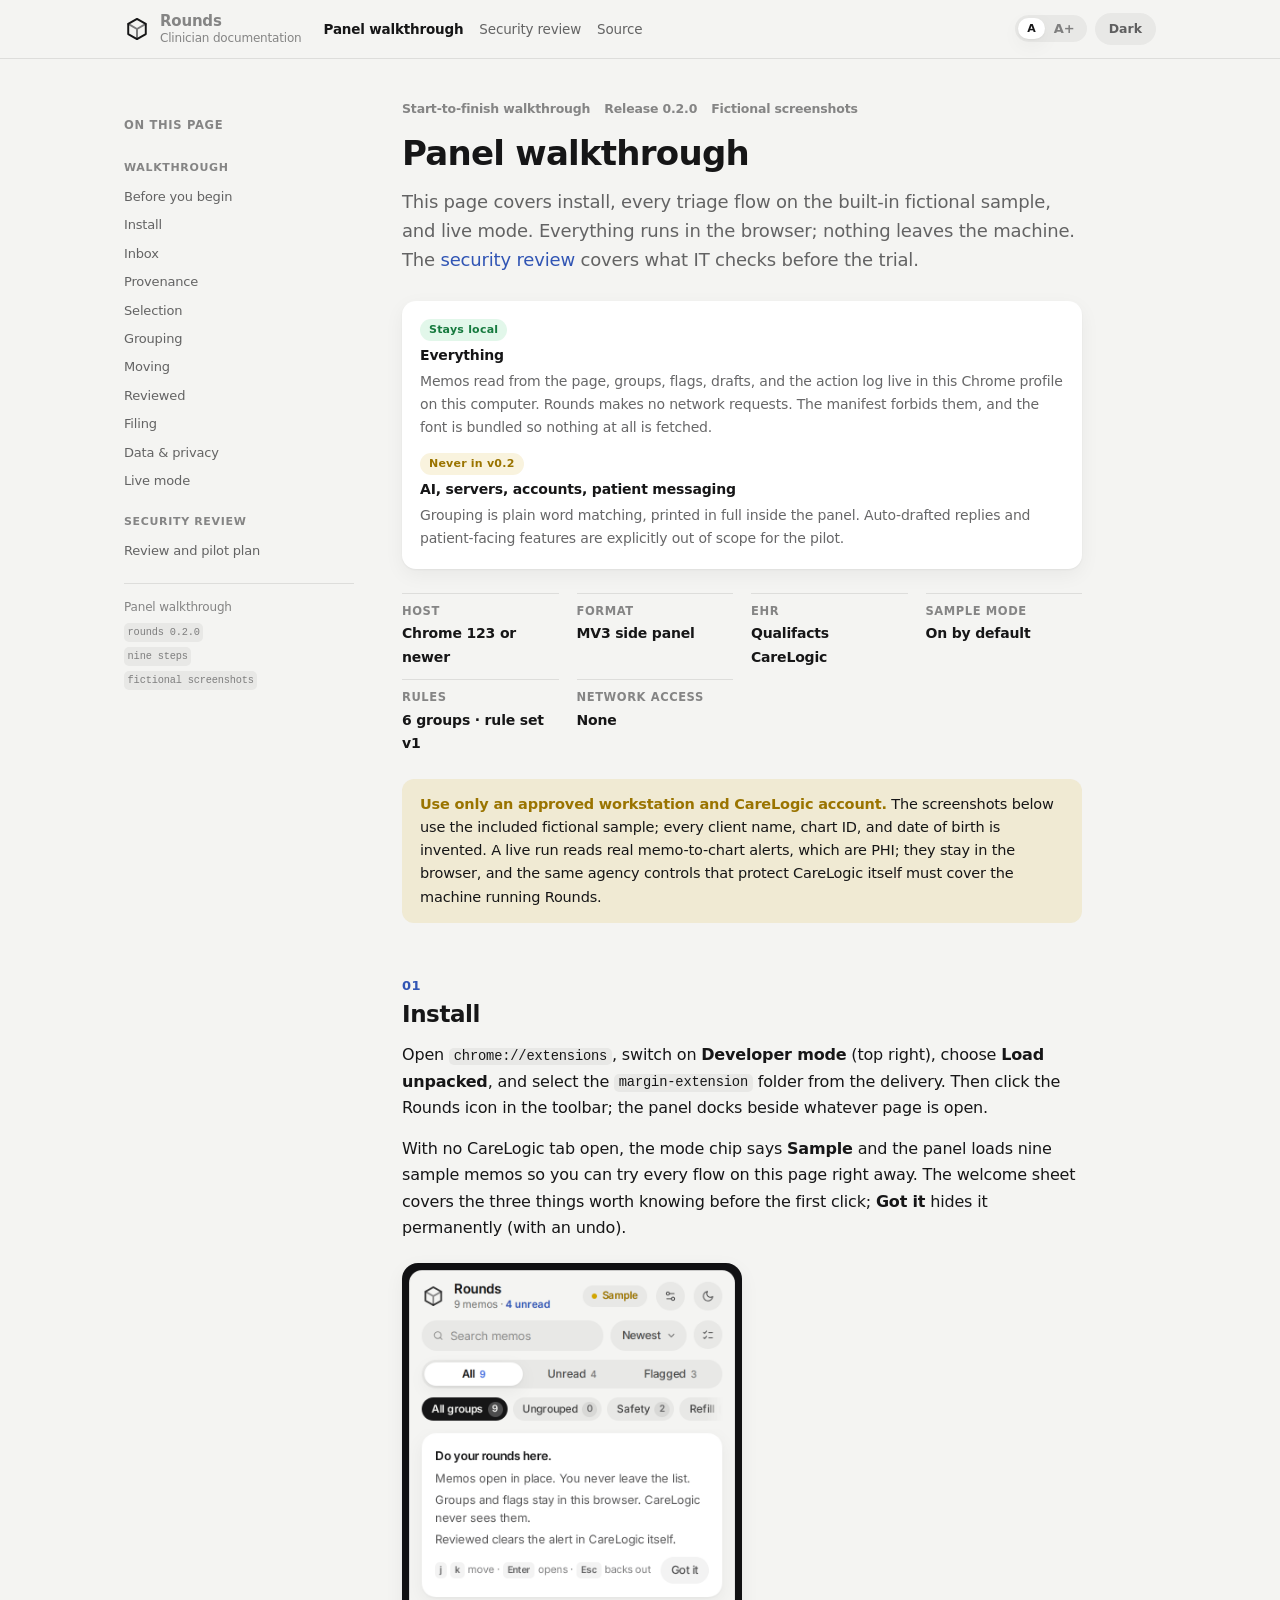
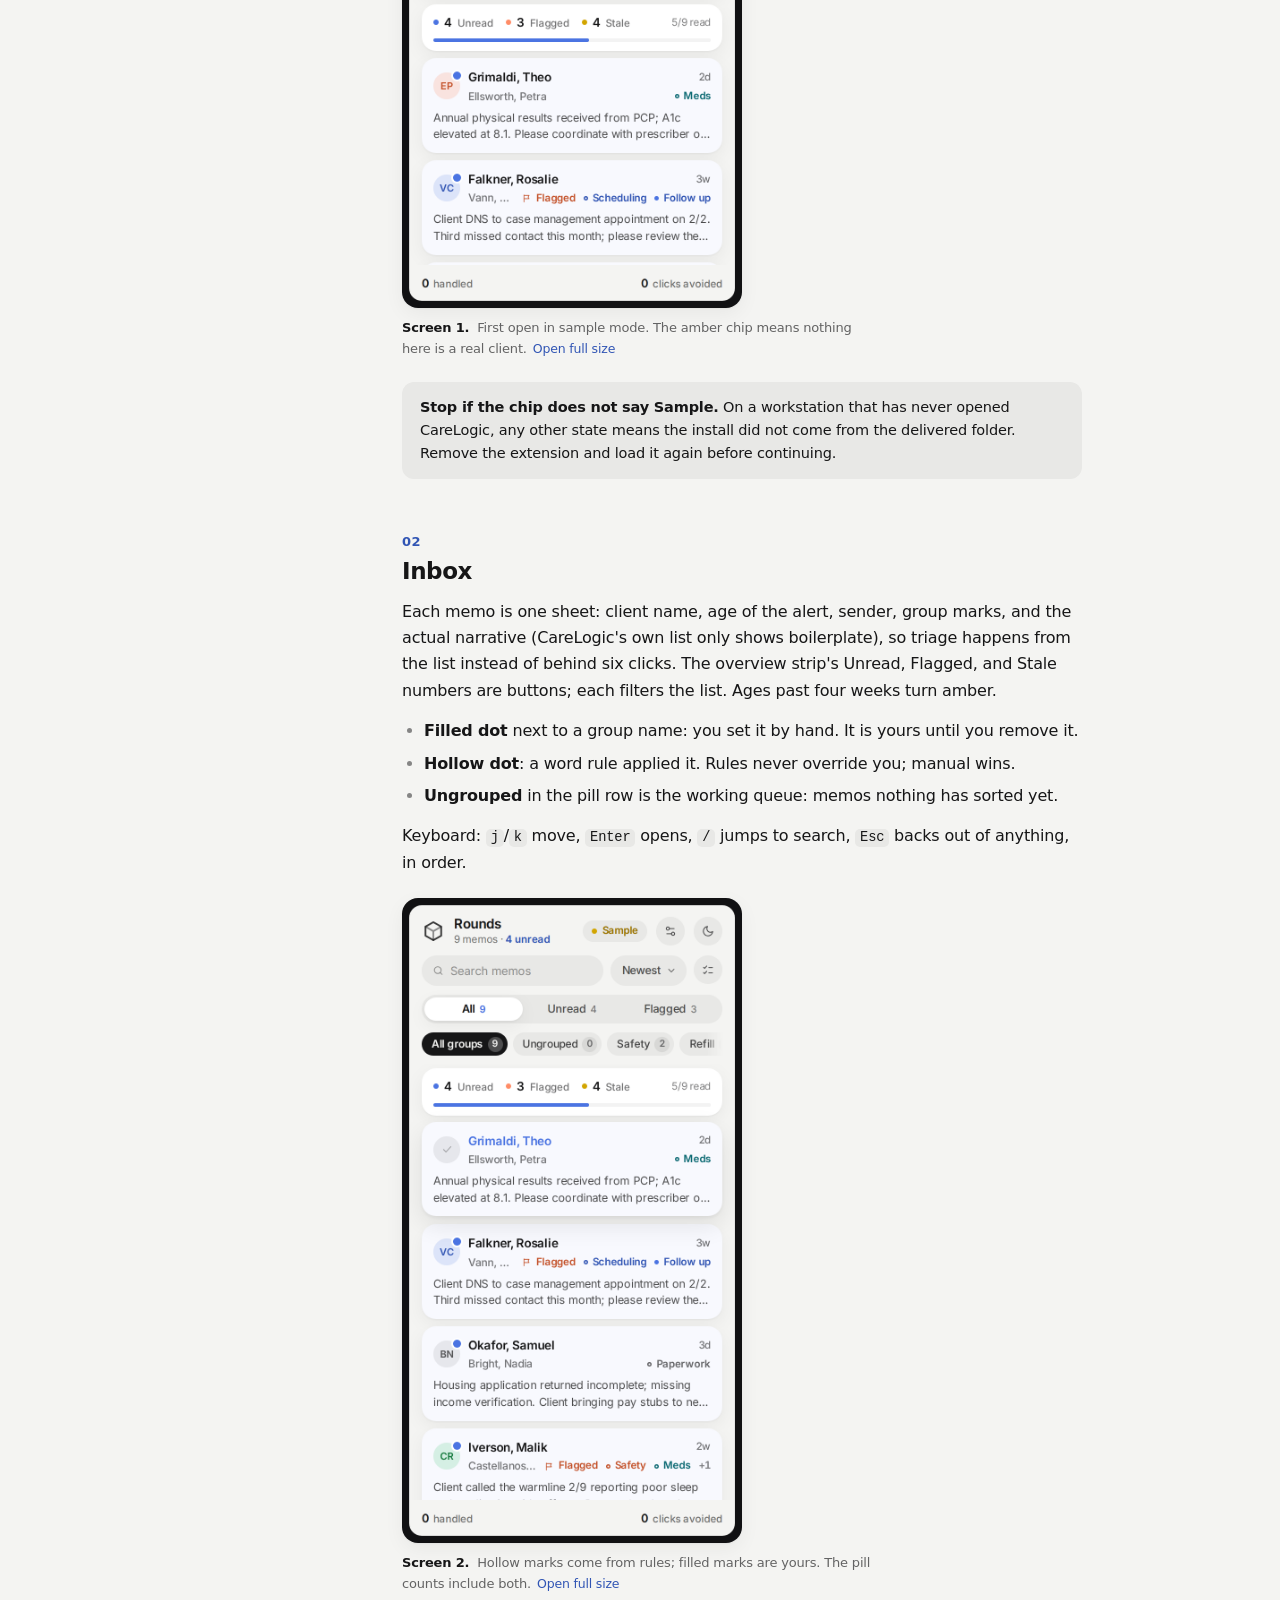
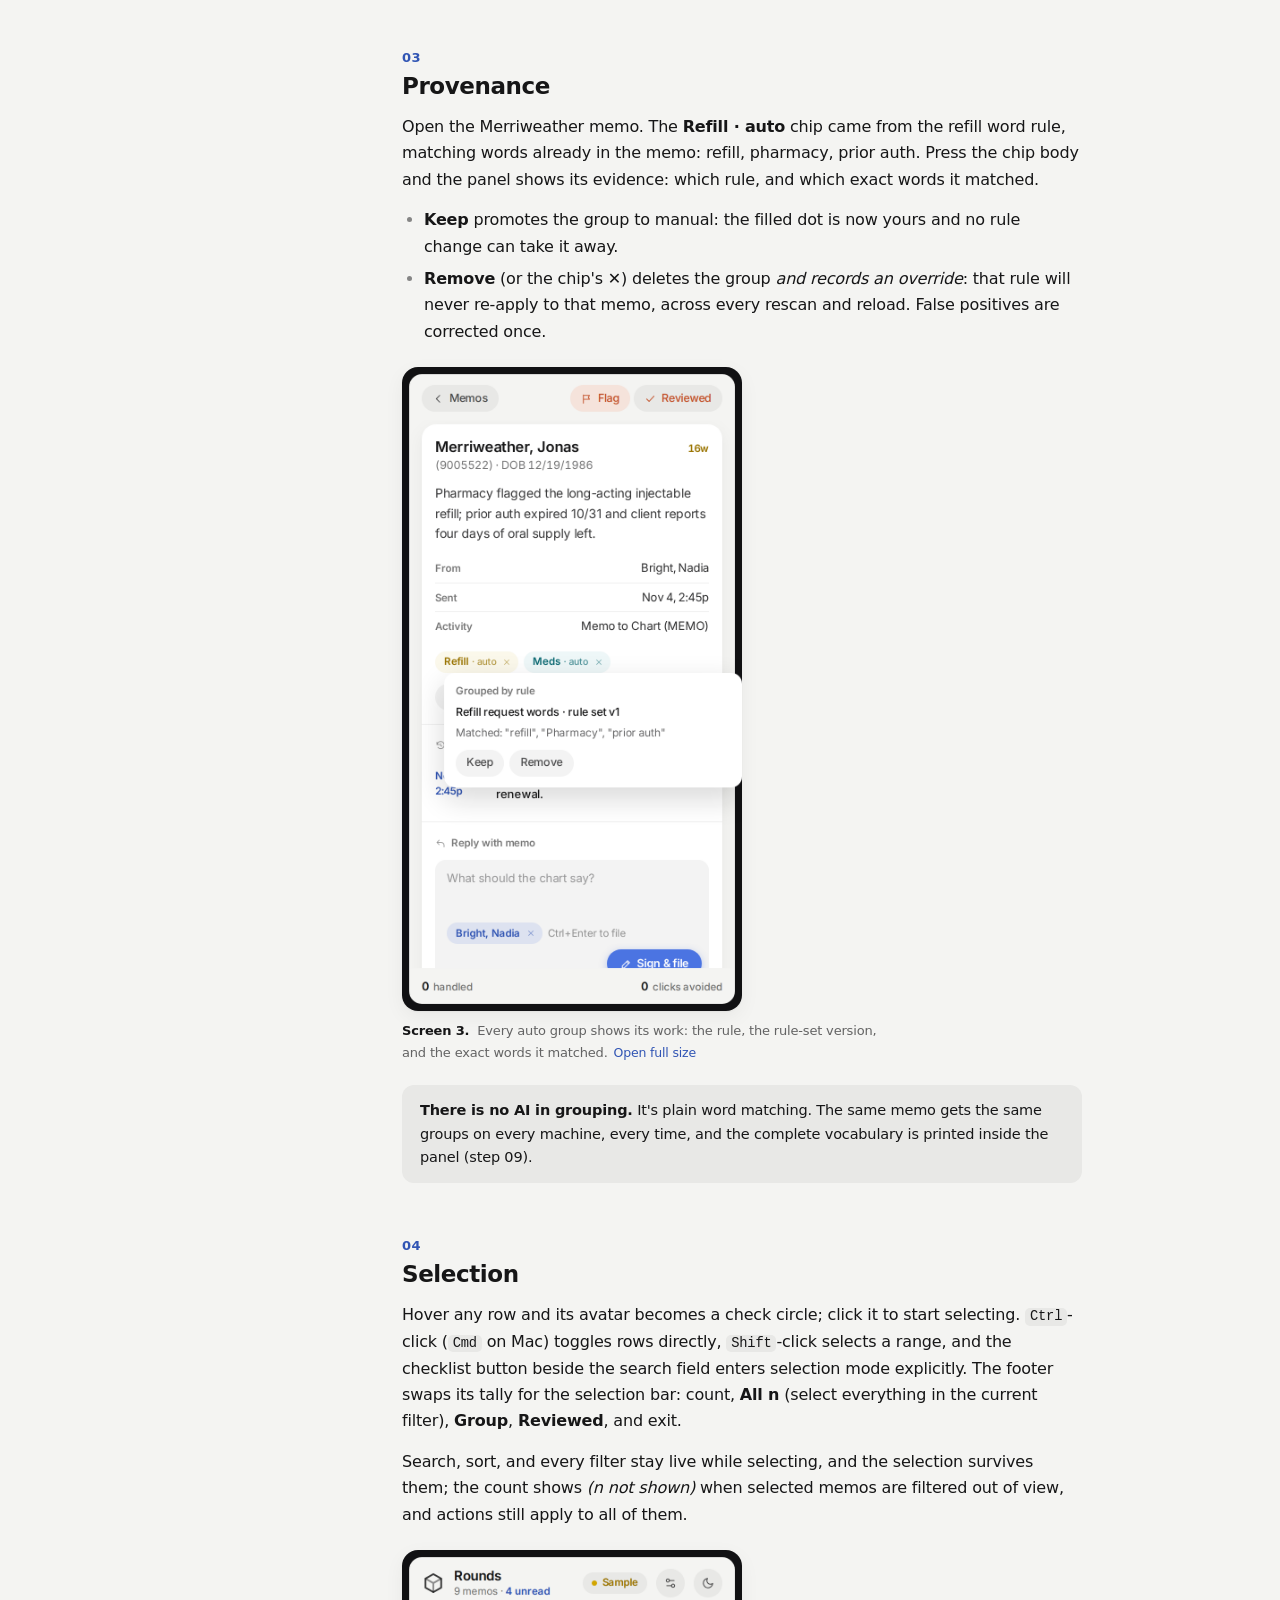
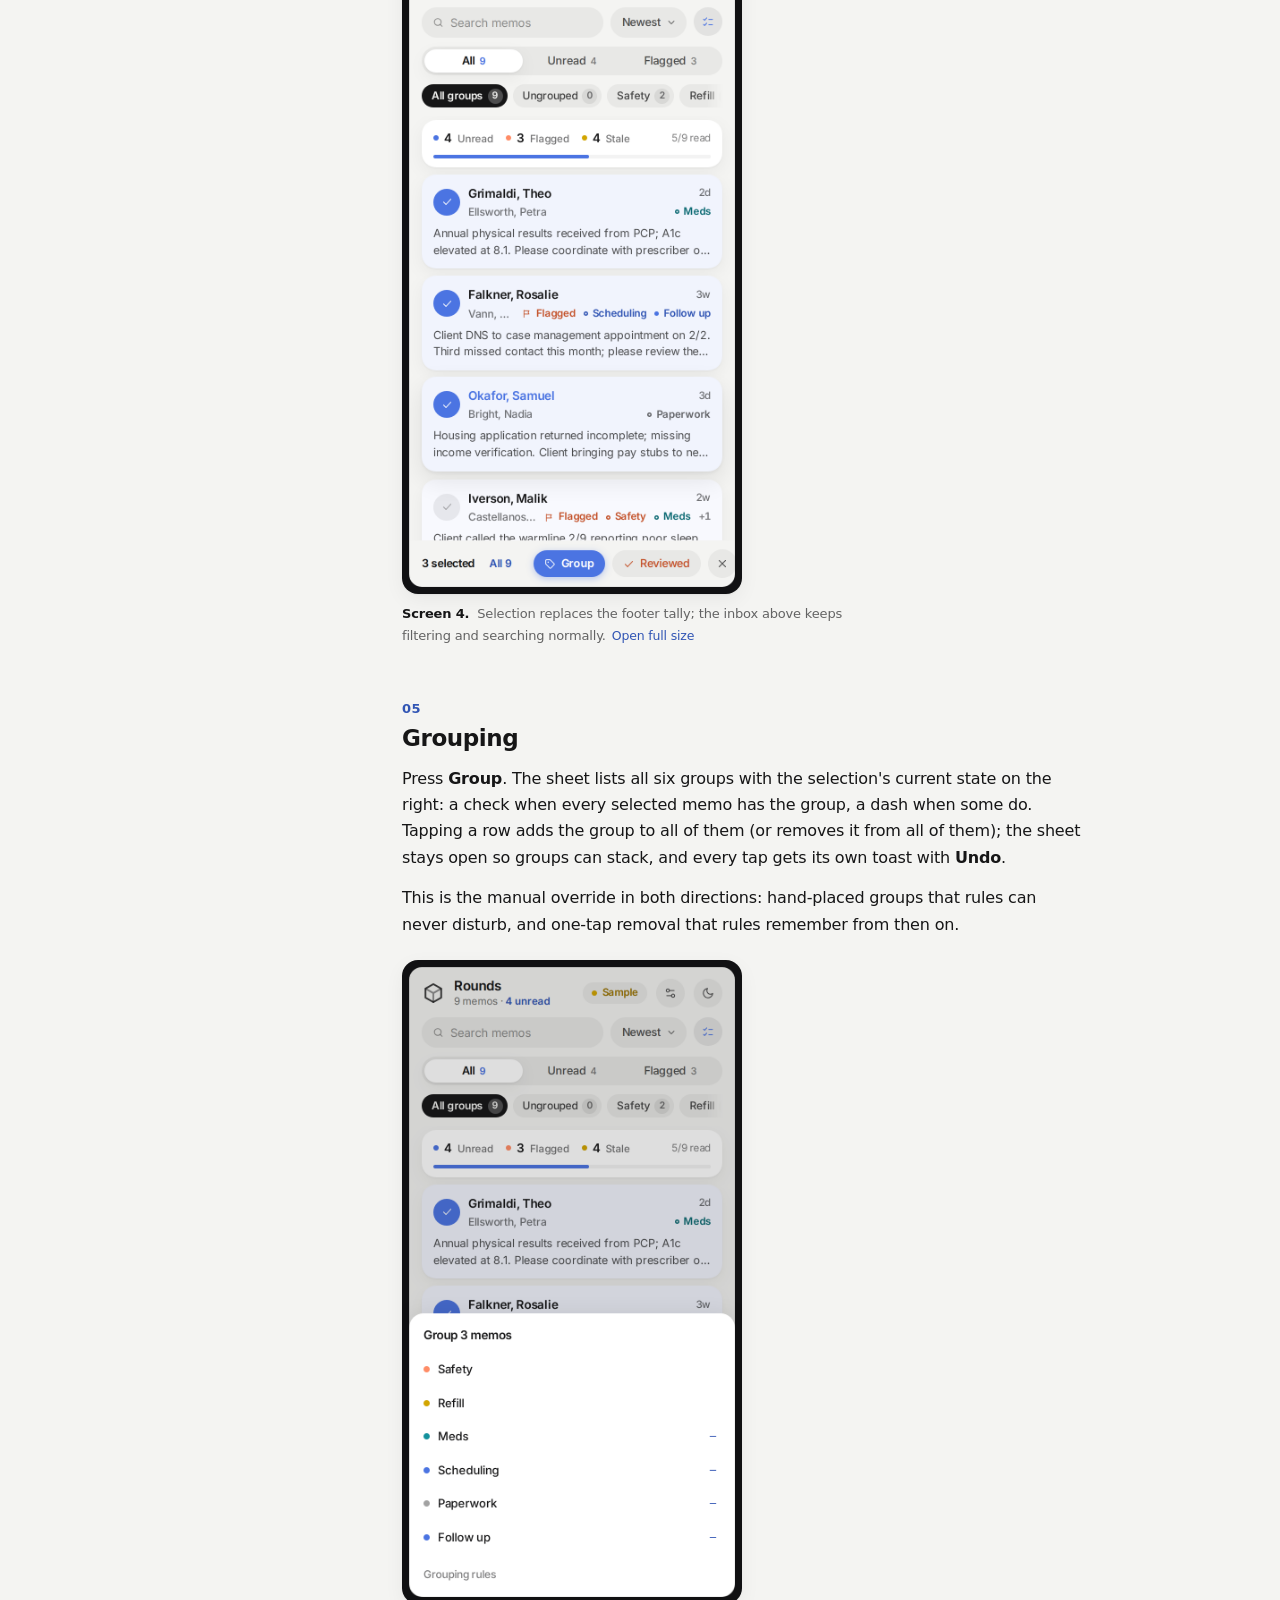
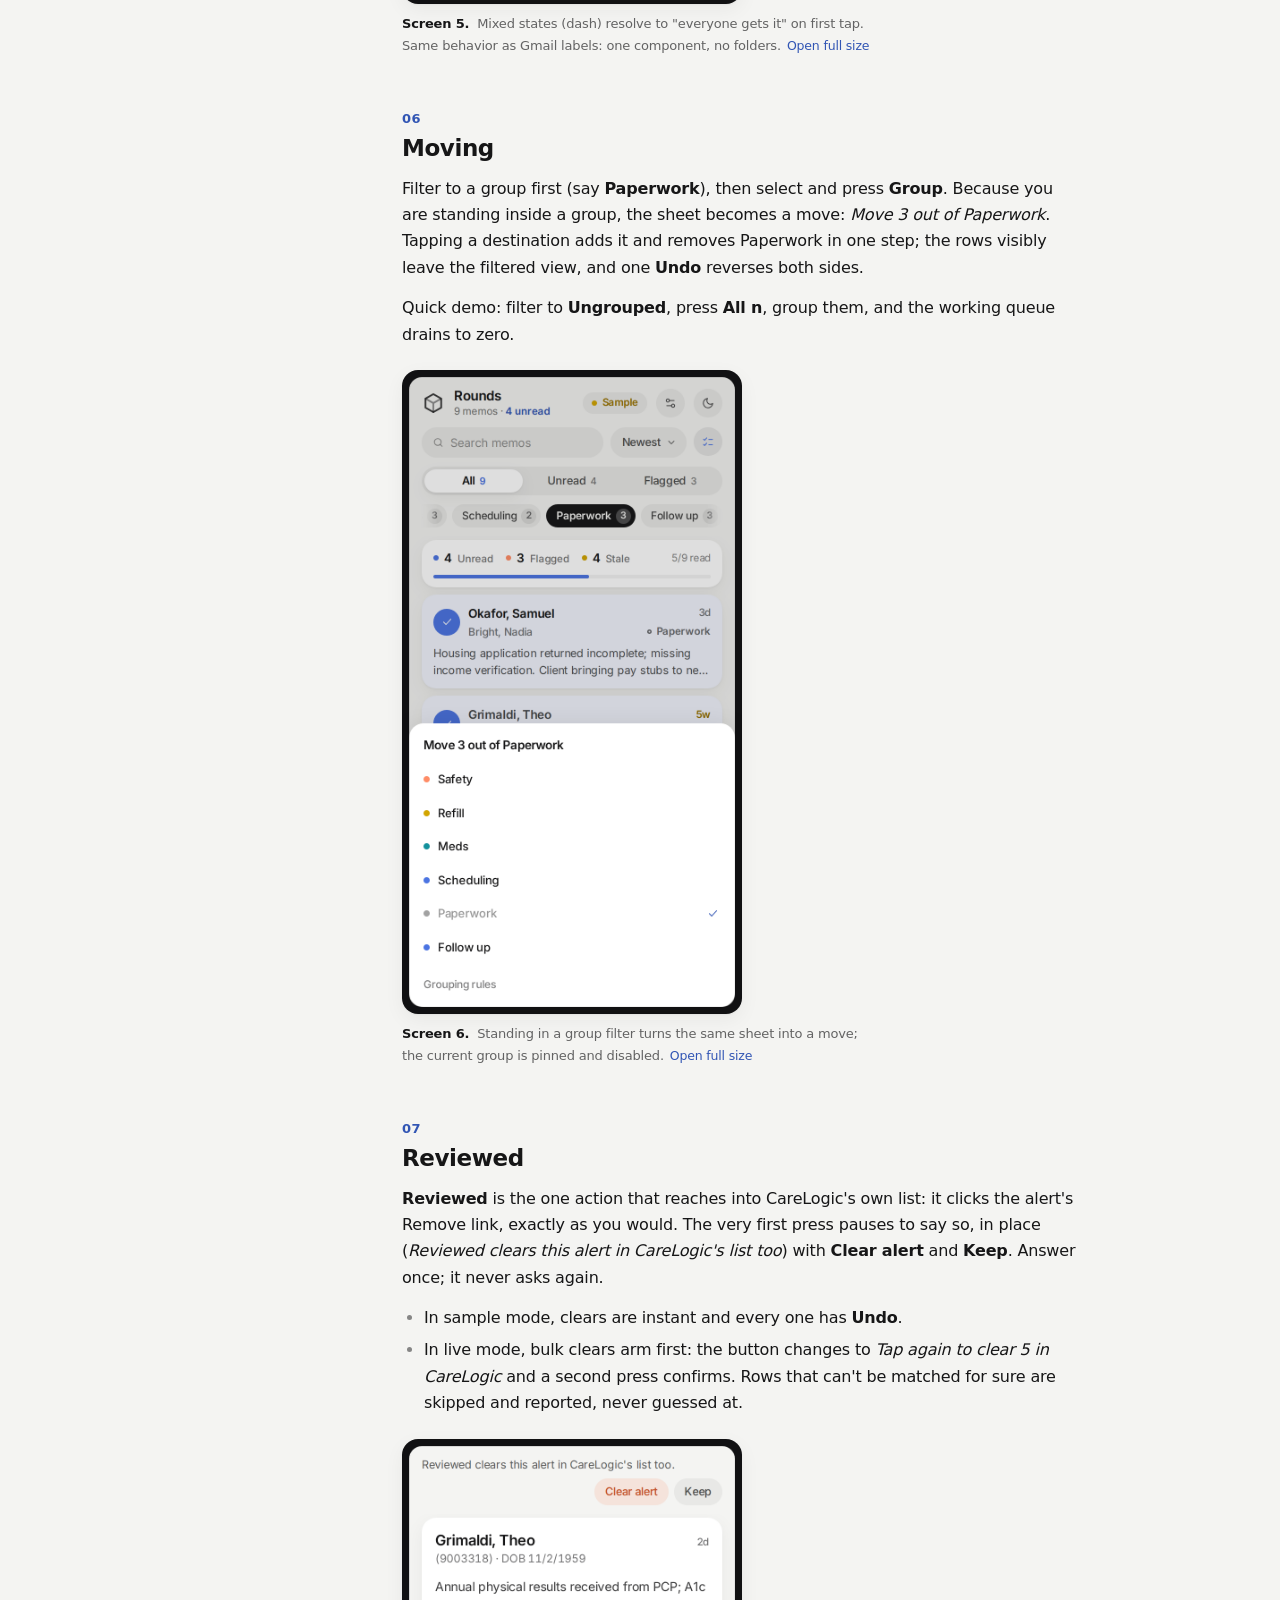
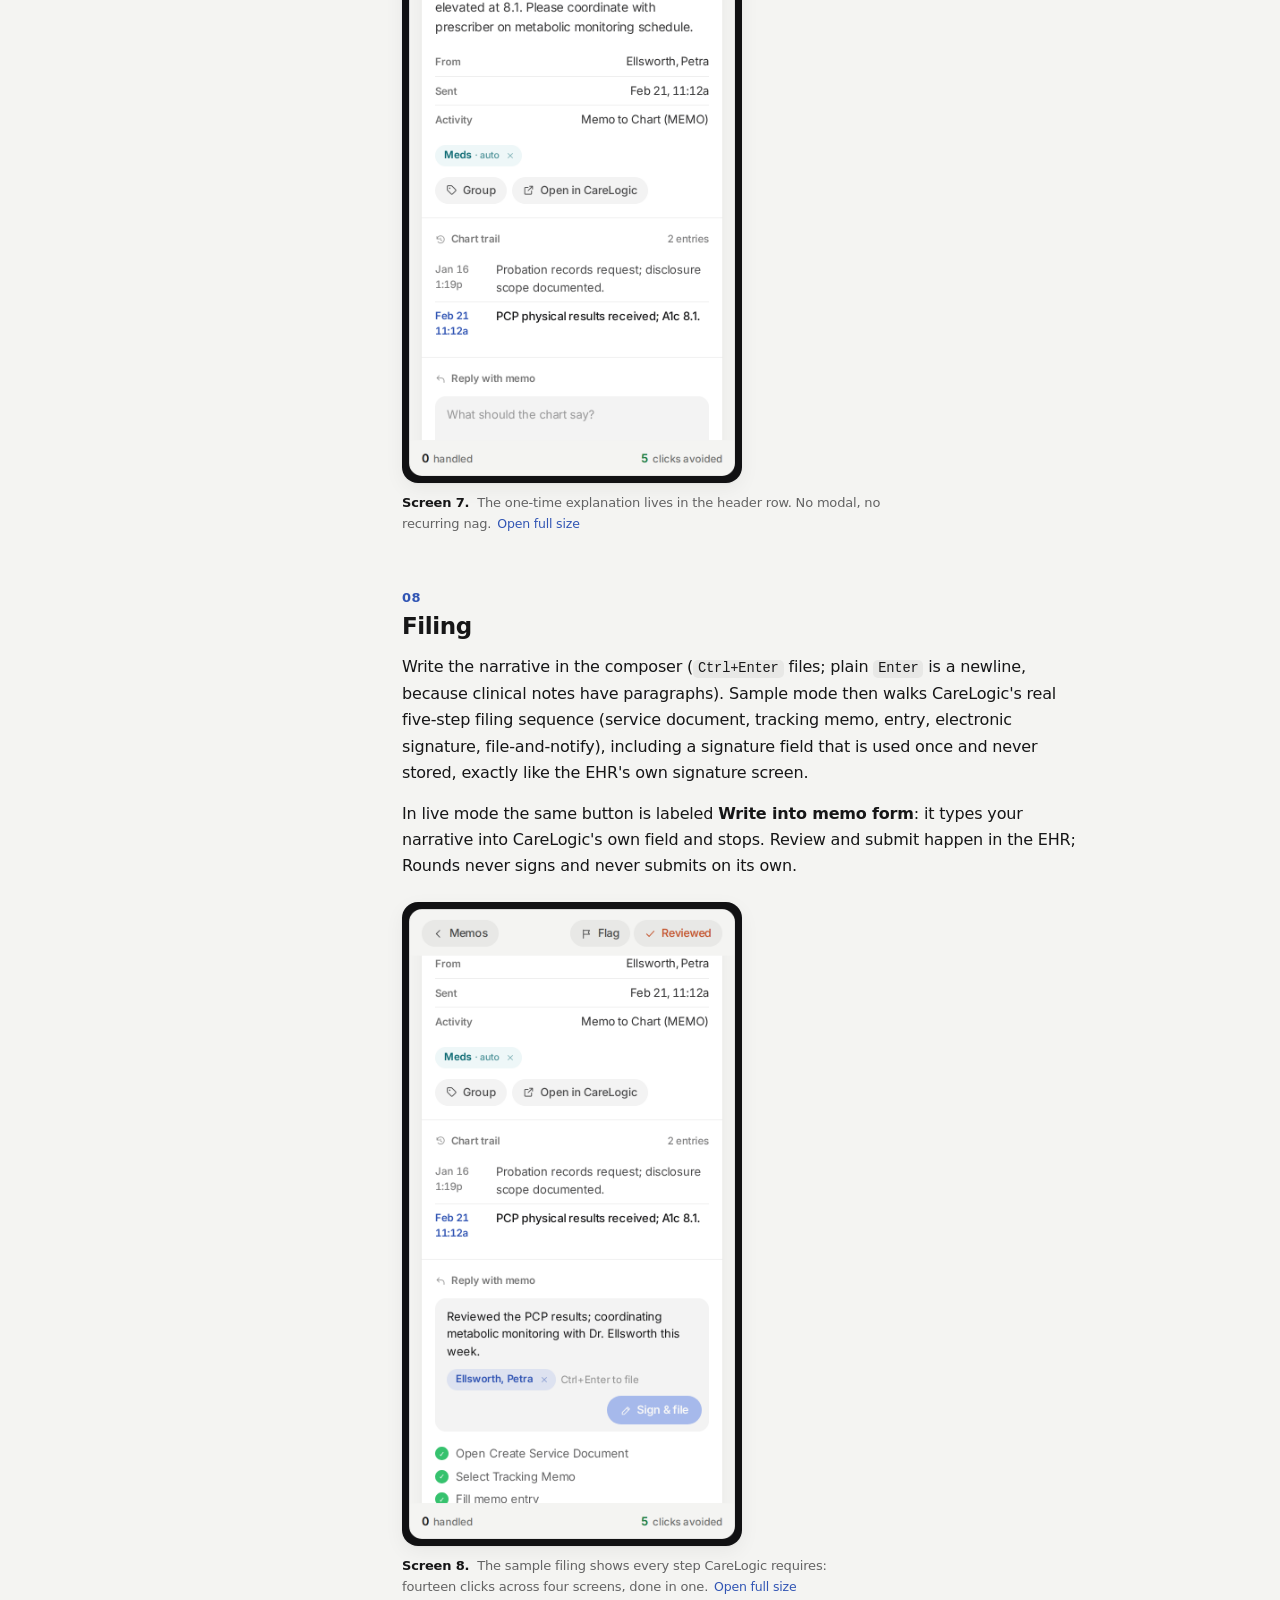
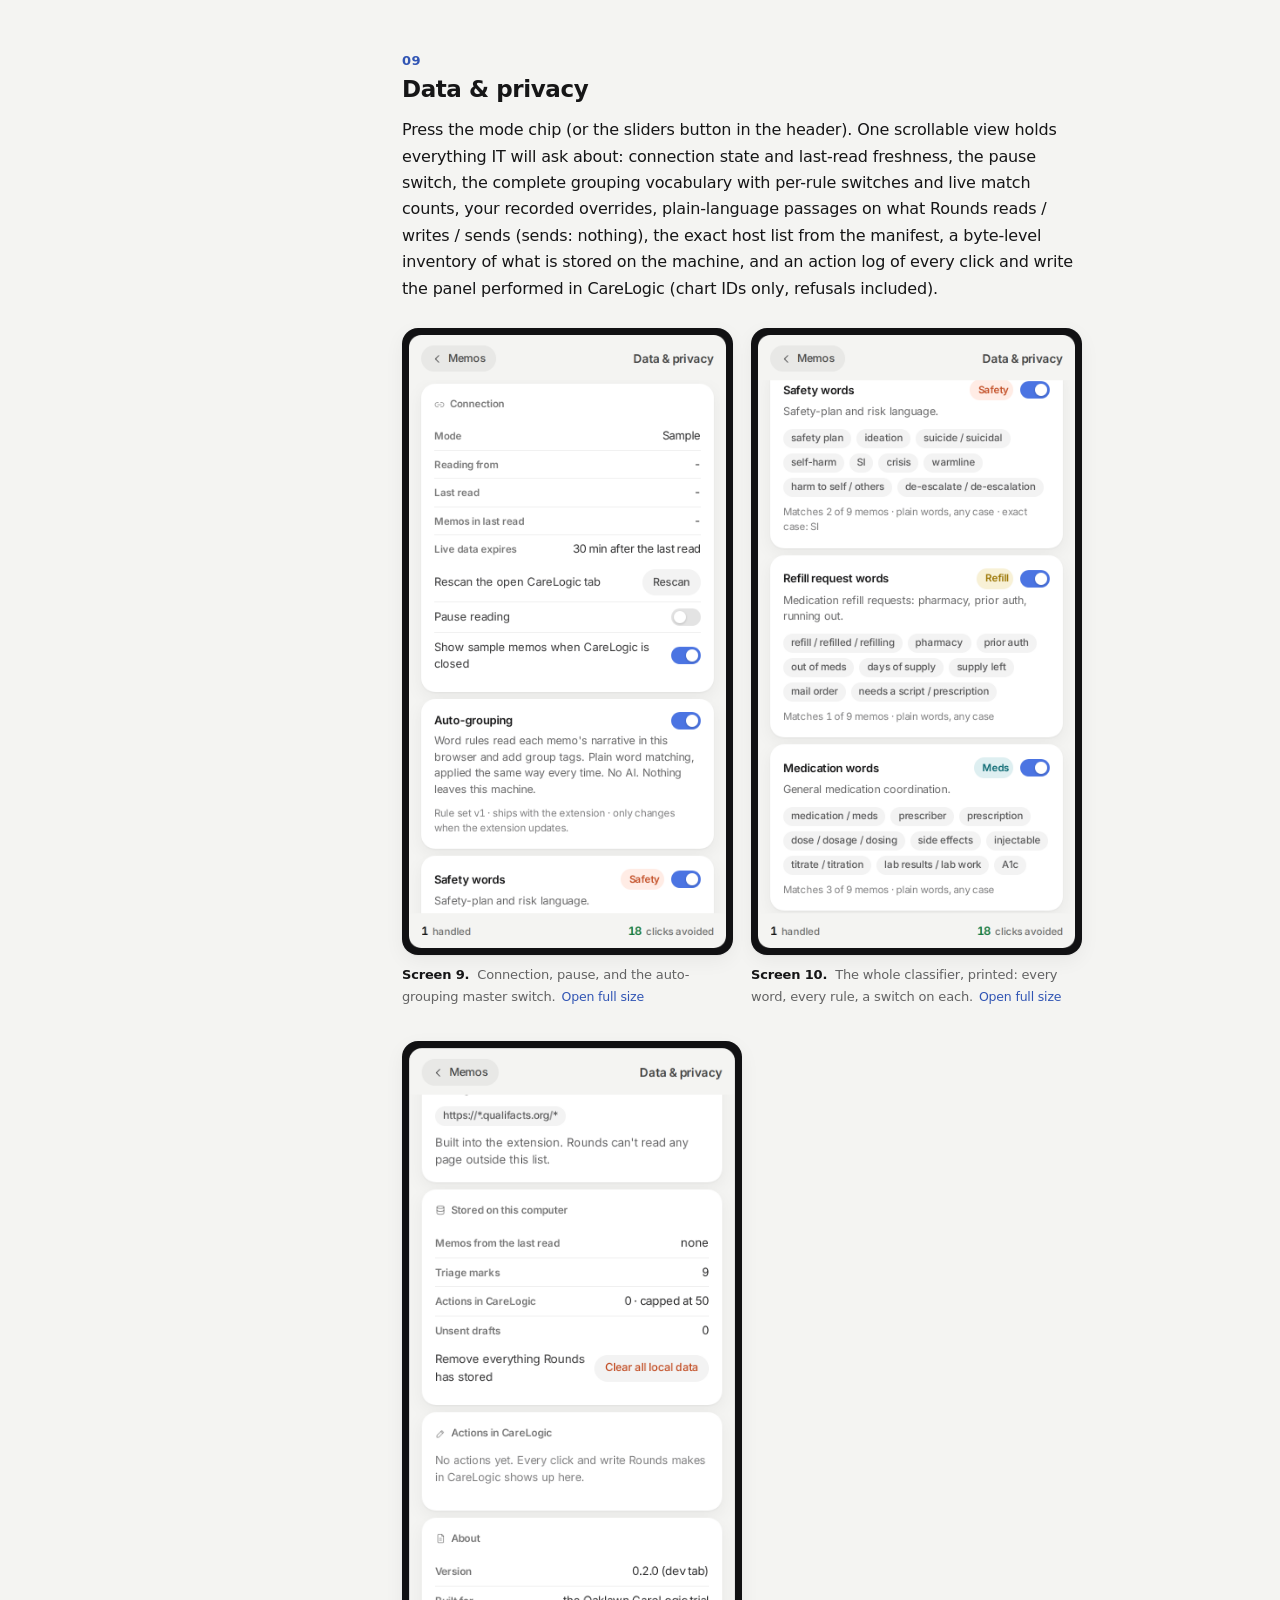
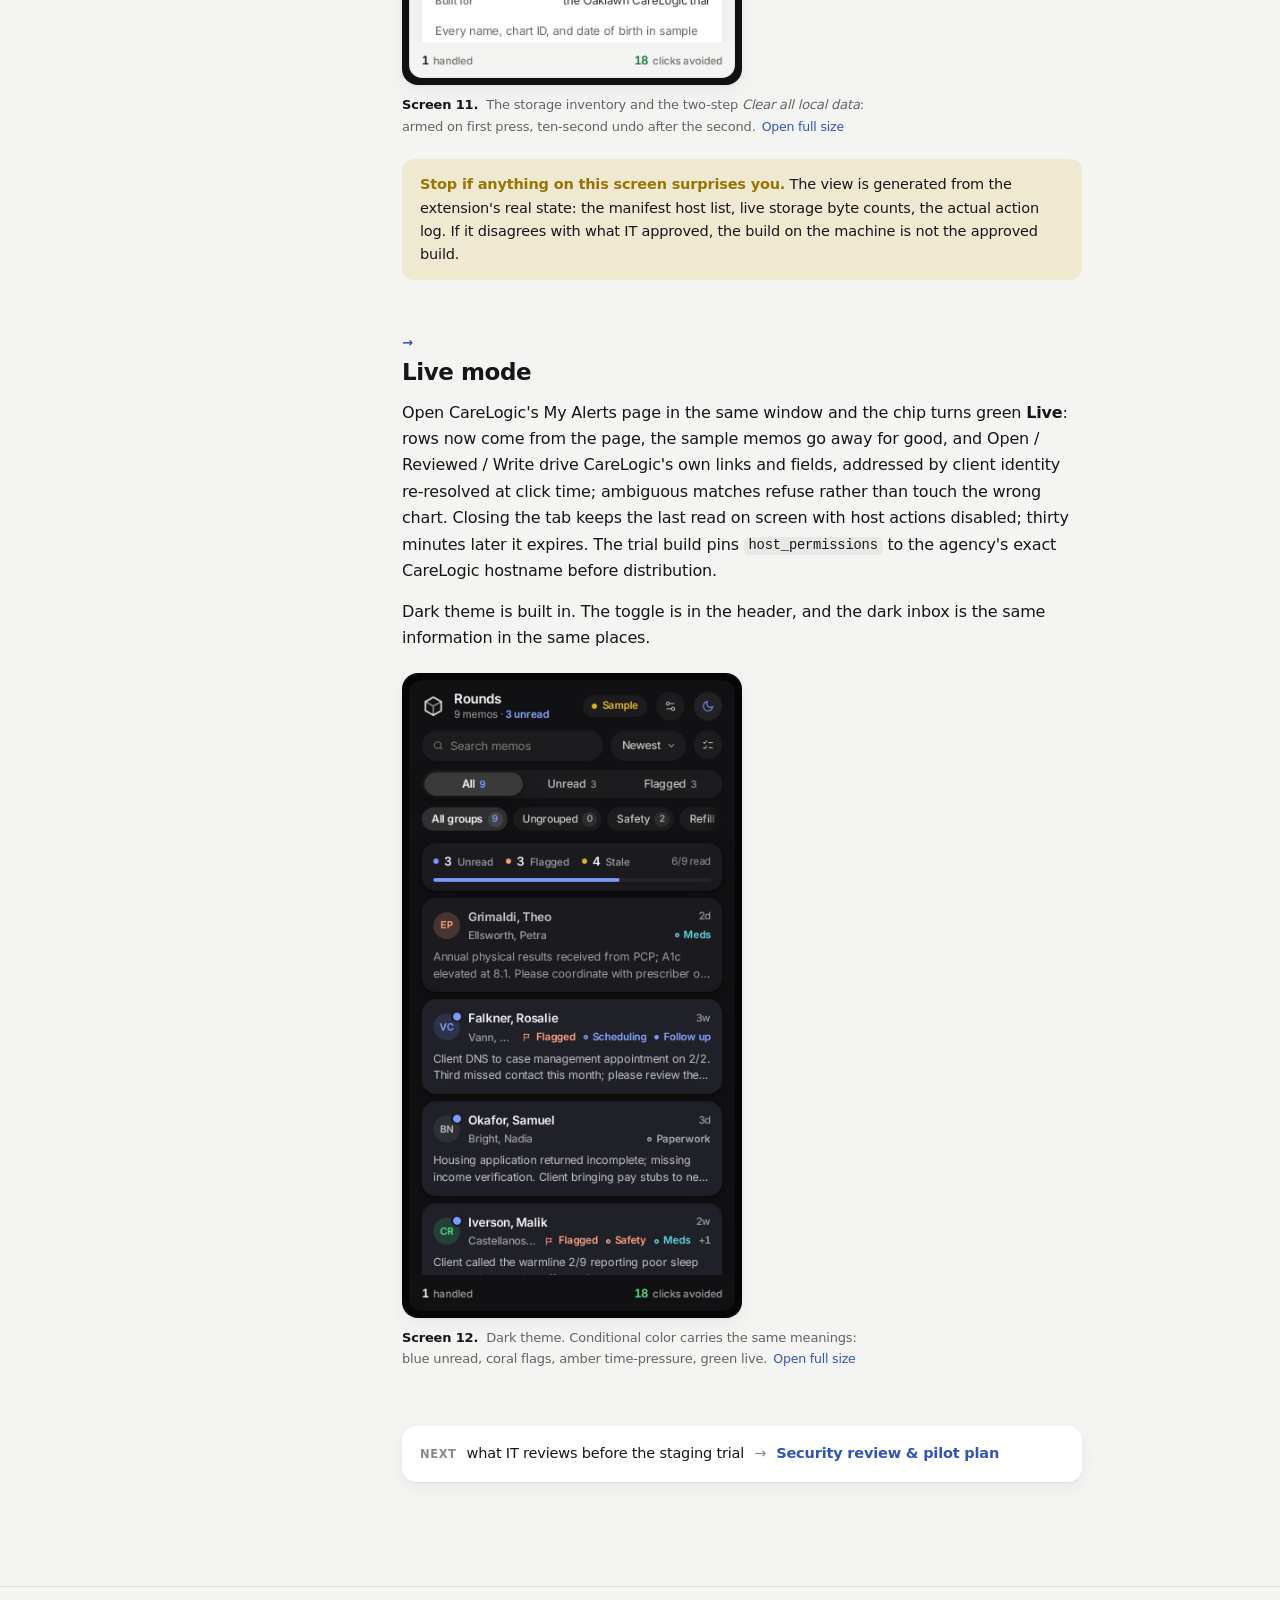
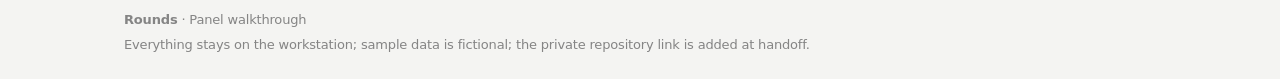
==== commit 23e3e7e9: "Drop the rollout section; Rounds mark as favicon and header corner" ====
--- a/index.html
+++ b/index.html
@@ -7,6 +7,7 @@
 <meta name="description" content="Install, triage, group, override, clear, and file with the Rounds side panel for CareLogic, on fictional sample data." />
 <title>Panel walkthrough | Rounds</title>
 <script>(function(){var d=document.documentElement;try{d.dataset.theme=localStorage.getItem("rounds-docs-theme")||(matchMedia("(prefers-color-scheme: dark)").matches?"dark":"light");d.dataset.textSize=localStorage.getItem("rounds-docs-text")||"standard"}catch(e){}})()</script>
+<link rel="icon" href="favicon.svg" type="image/svg+xml" />
 <link rel="stylesheet" href="docs.css" />
 </head>
 <body>
@@ -16,7 +17,10 @@
 
 <header class="document-header">
   <div class="header-inner">
-    <a class="site-name" href="index.html"><strong>Rounds</strong><span>Clinician documentation</span></a>
+    <a class="site-name" href="index.html"><svg class="site-mark" viewBox="0 0 32 32" fill="none" stroke="currentColor" stroke-width="2.4" stroke-linecap="round" stroke-linejoin="round" aria-hidden="true">
+      <path d="M16 3.6 26.8 9.8v12.4L16 28.4 5.2 22.2V9.8Z"/>
+      <path d="M16 28.4V16m0 0L5.2 9.8M16 16l10.8-6.2" opacity="0.55"/>
+    </svg><span class="site-words"><strong>Rounds</strong><span>Clinician documentation</span></span></a>
     <nav aria-label="Primary">
       <a href="index.html" aria-current="page">Panel walkthrough</a>
       <a href="security.html">Security review</a>
--- a/docs.css
+++ b/docs.css
@@ -49,7 +49,9 @@
     max-width: 1080px; margin: 0 auto; padding: 12px 24px;
     display: flex; align-items: center; gap: 22px; flex-wrap: wrap;
   }
-  .site-name { display: flex; flex-direction: column; line-height: 1.25; color: var(--ink); }
+  .site-name { display: flex; align-items: center; gap: 10px; color: var(--ink); }
+  .site-mark { width: 26px; height: 26px; flex: none; }
+  .site-words { display: flex; flex-direction: column; line-height: 1.25; }
   .site-name strong { font-size: 15px; font-weight: 650; letter-spacing: -0.014em; }
   .site-name span { font-size: 12px; color: var(--ink-3); }
   .document-header nav { display: flex; gap: 16px; flex-wrap: wrap; font-size: 13.5px; font-weight: 500; }
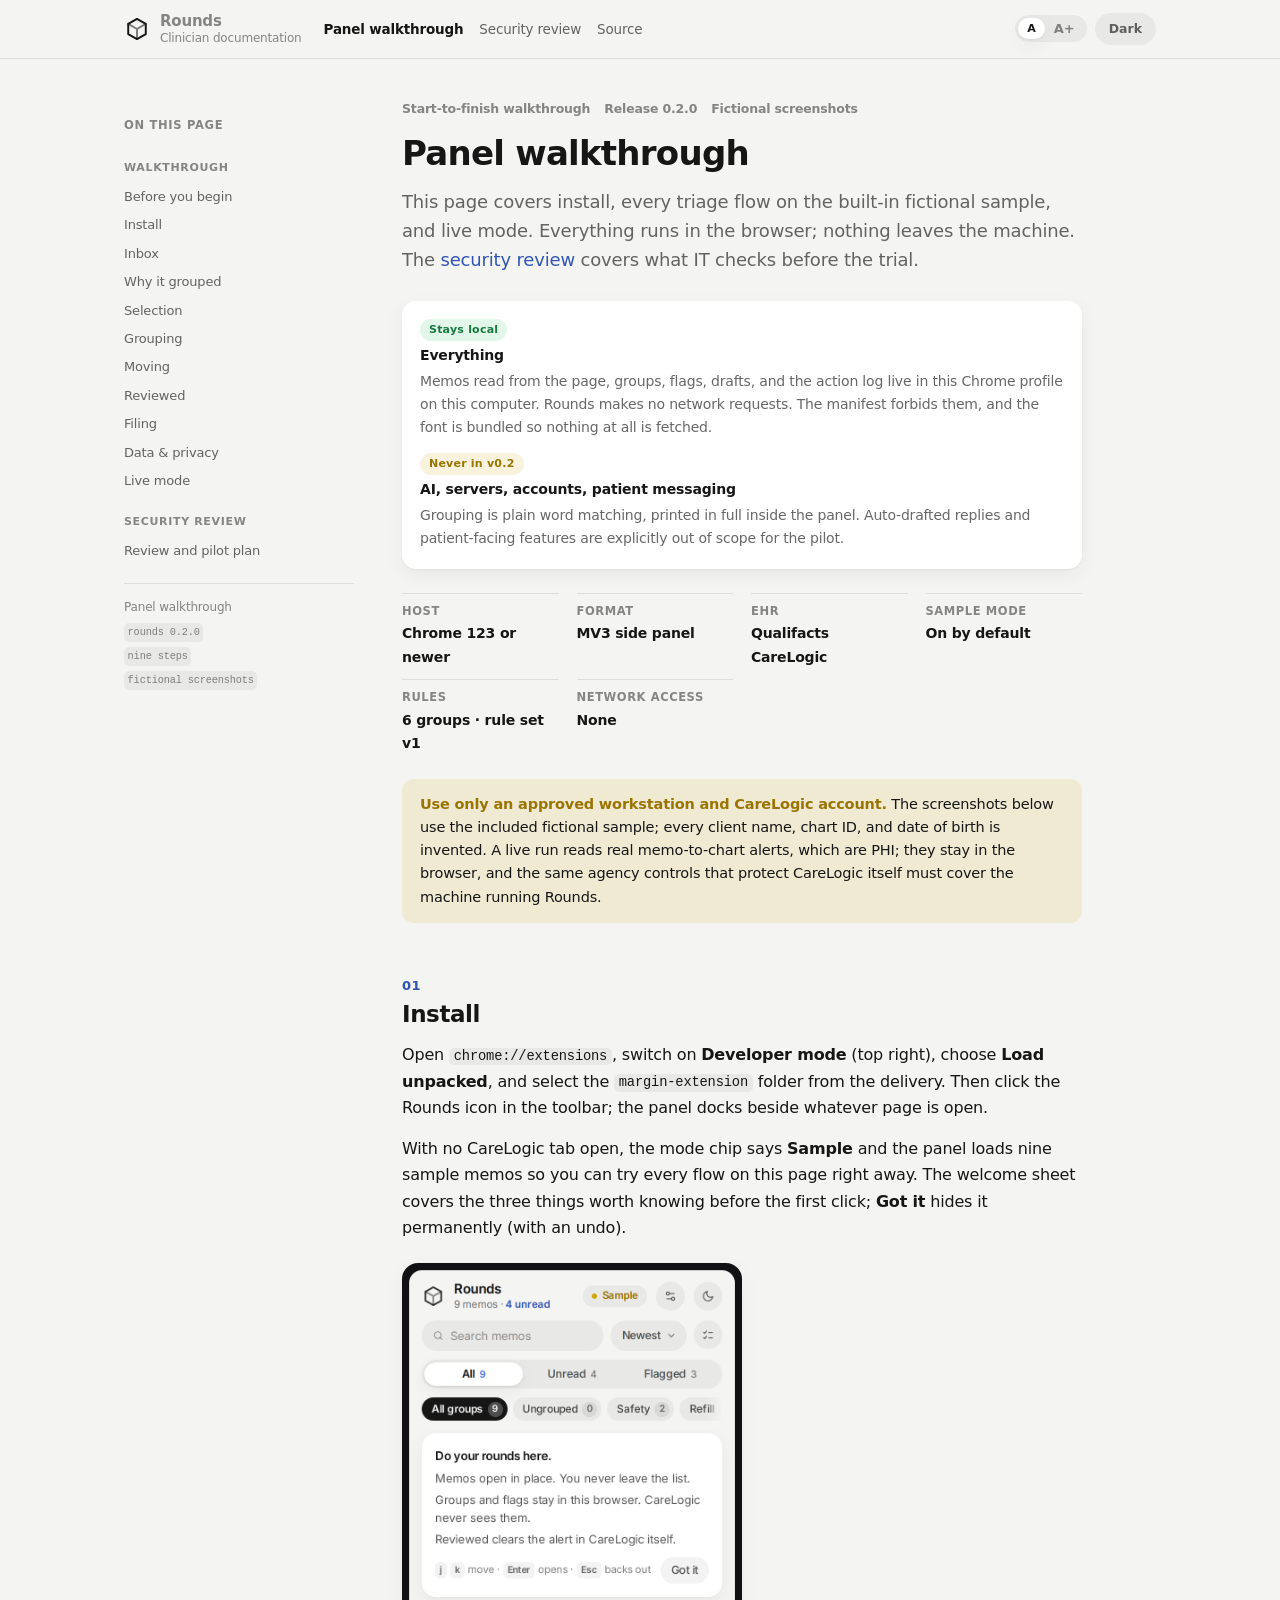
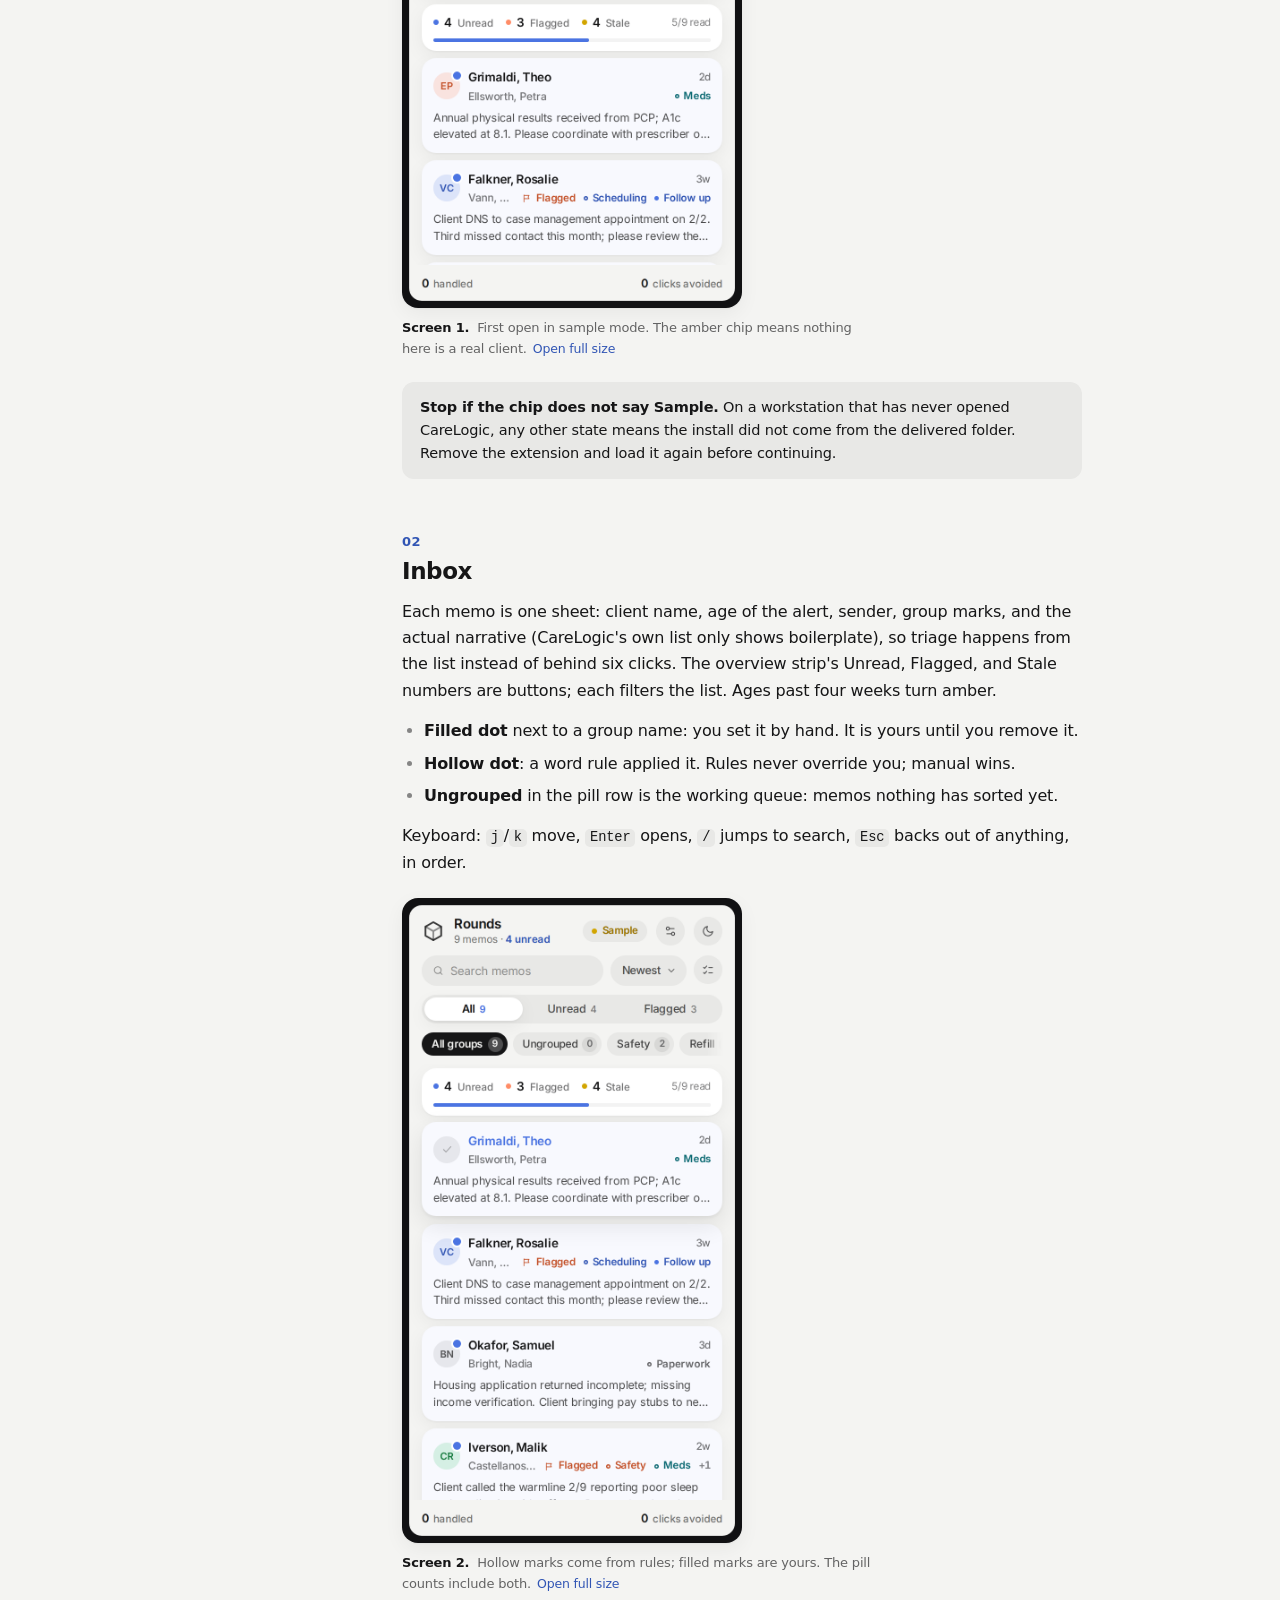
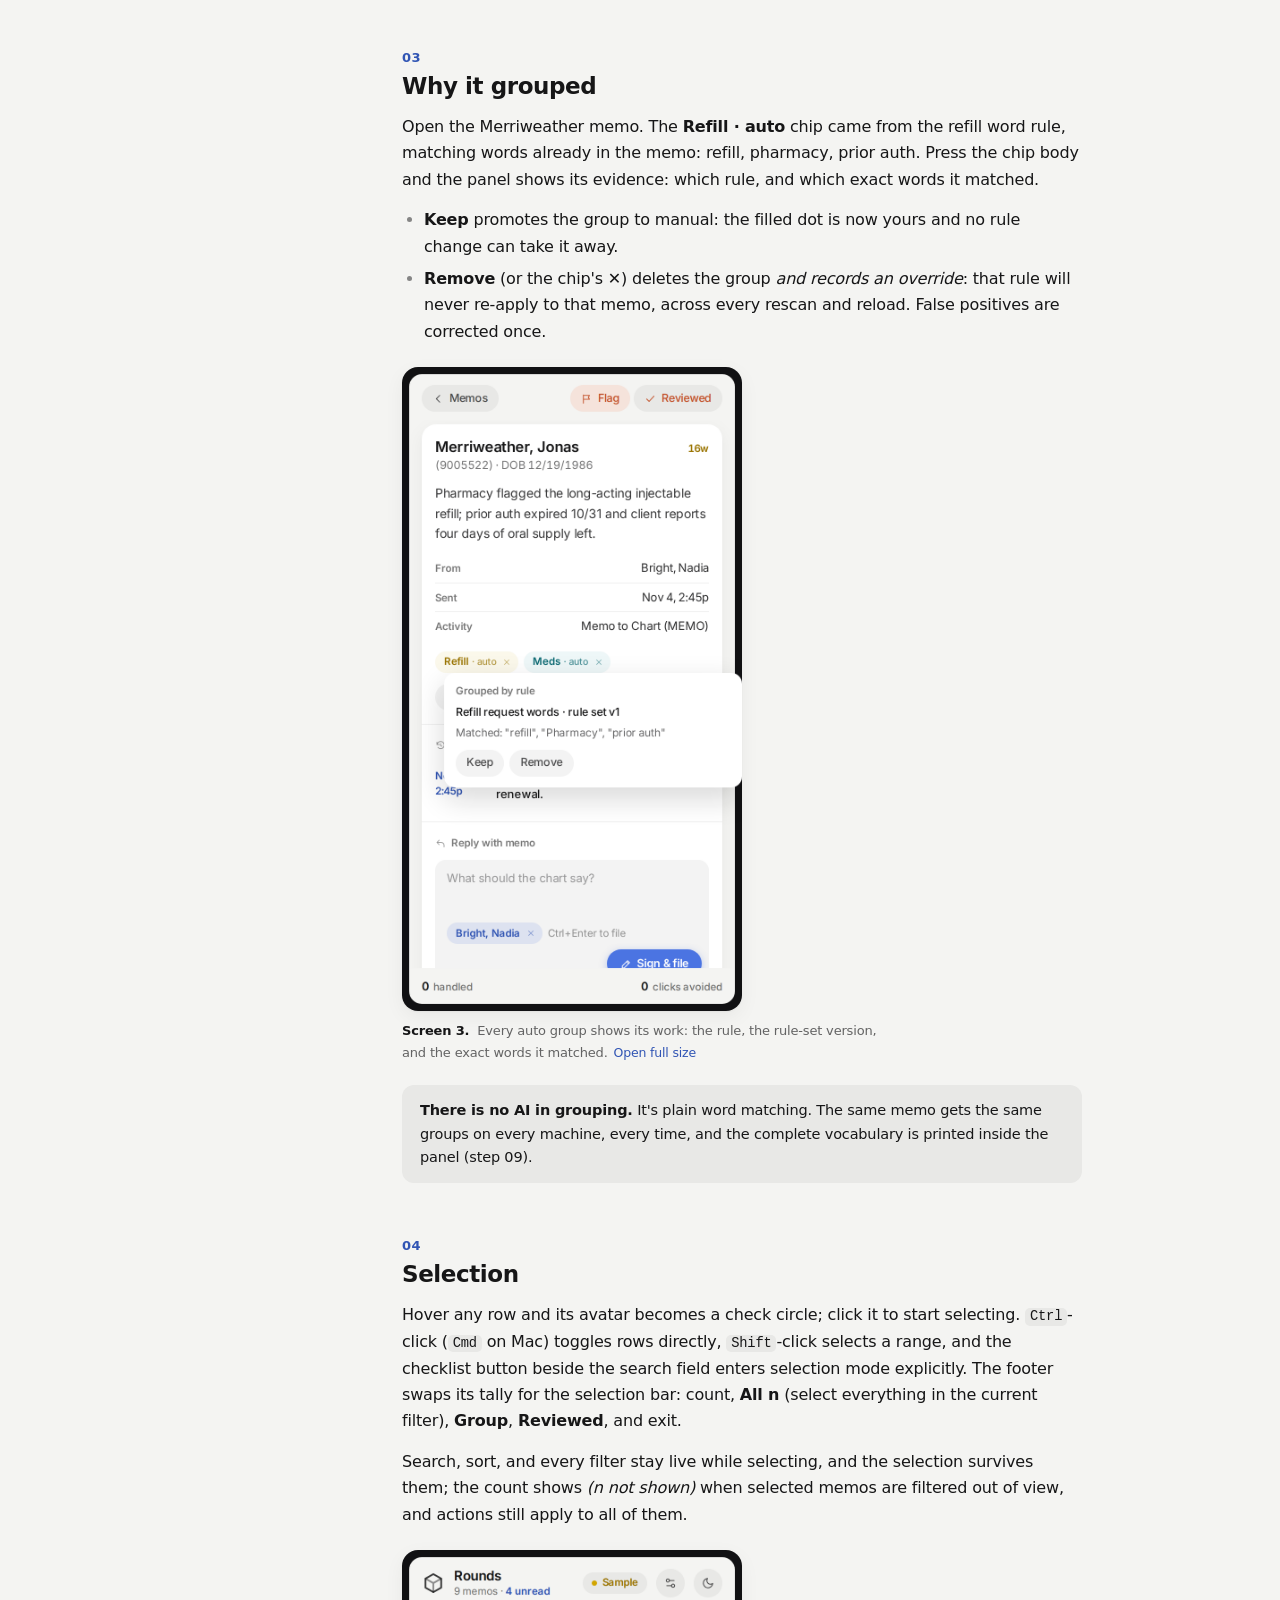
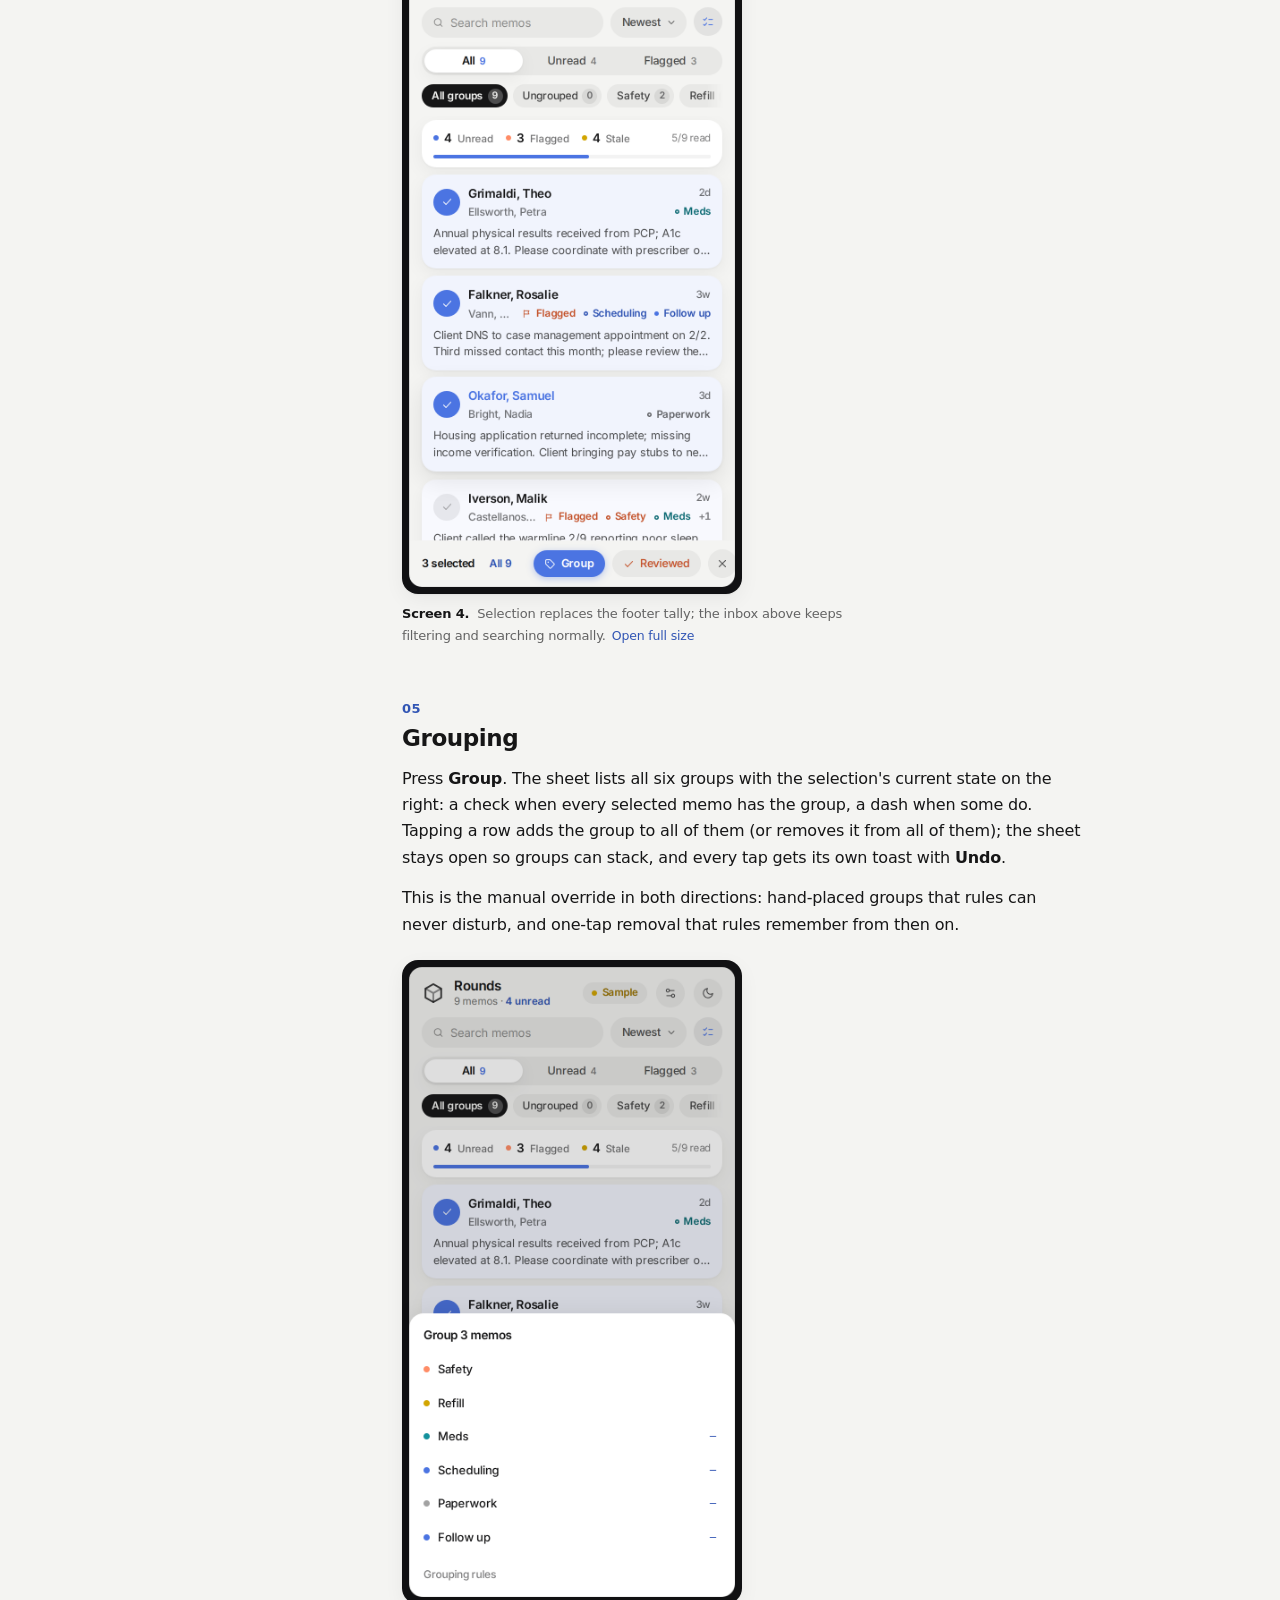
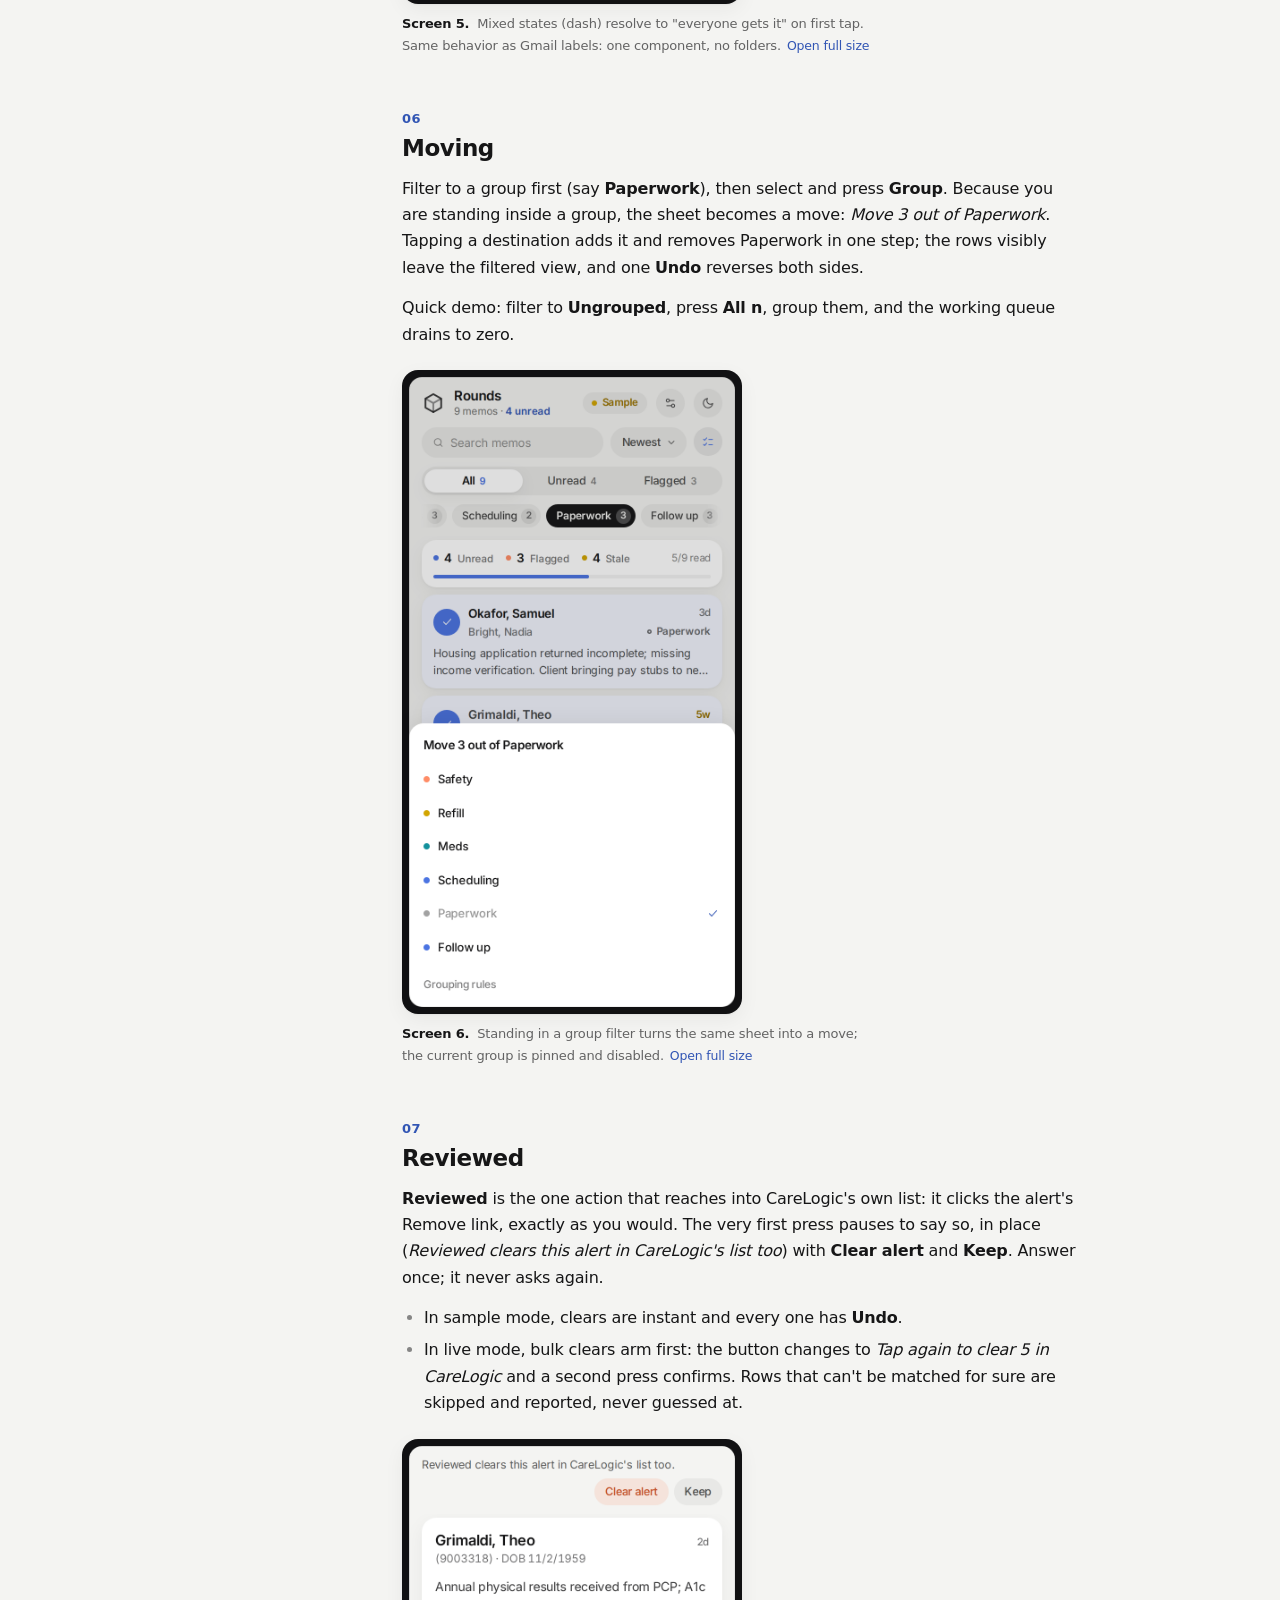
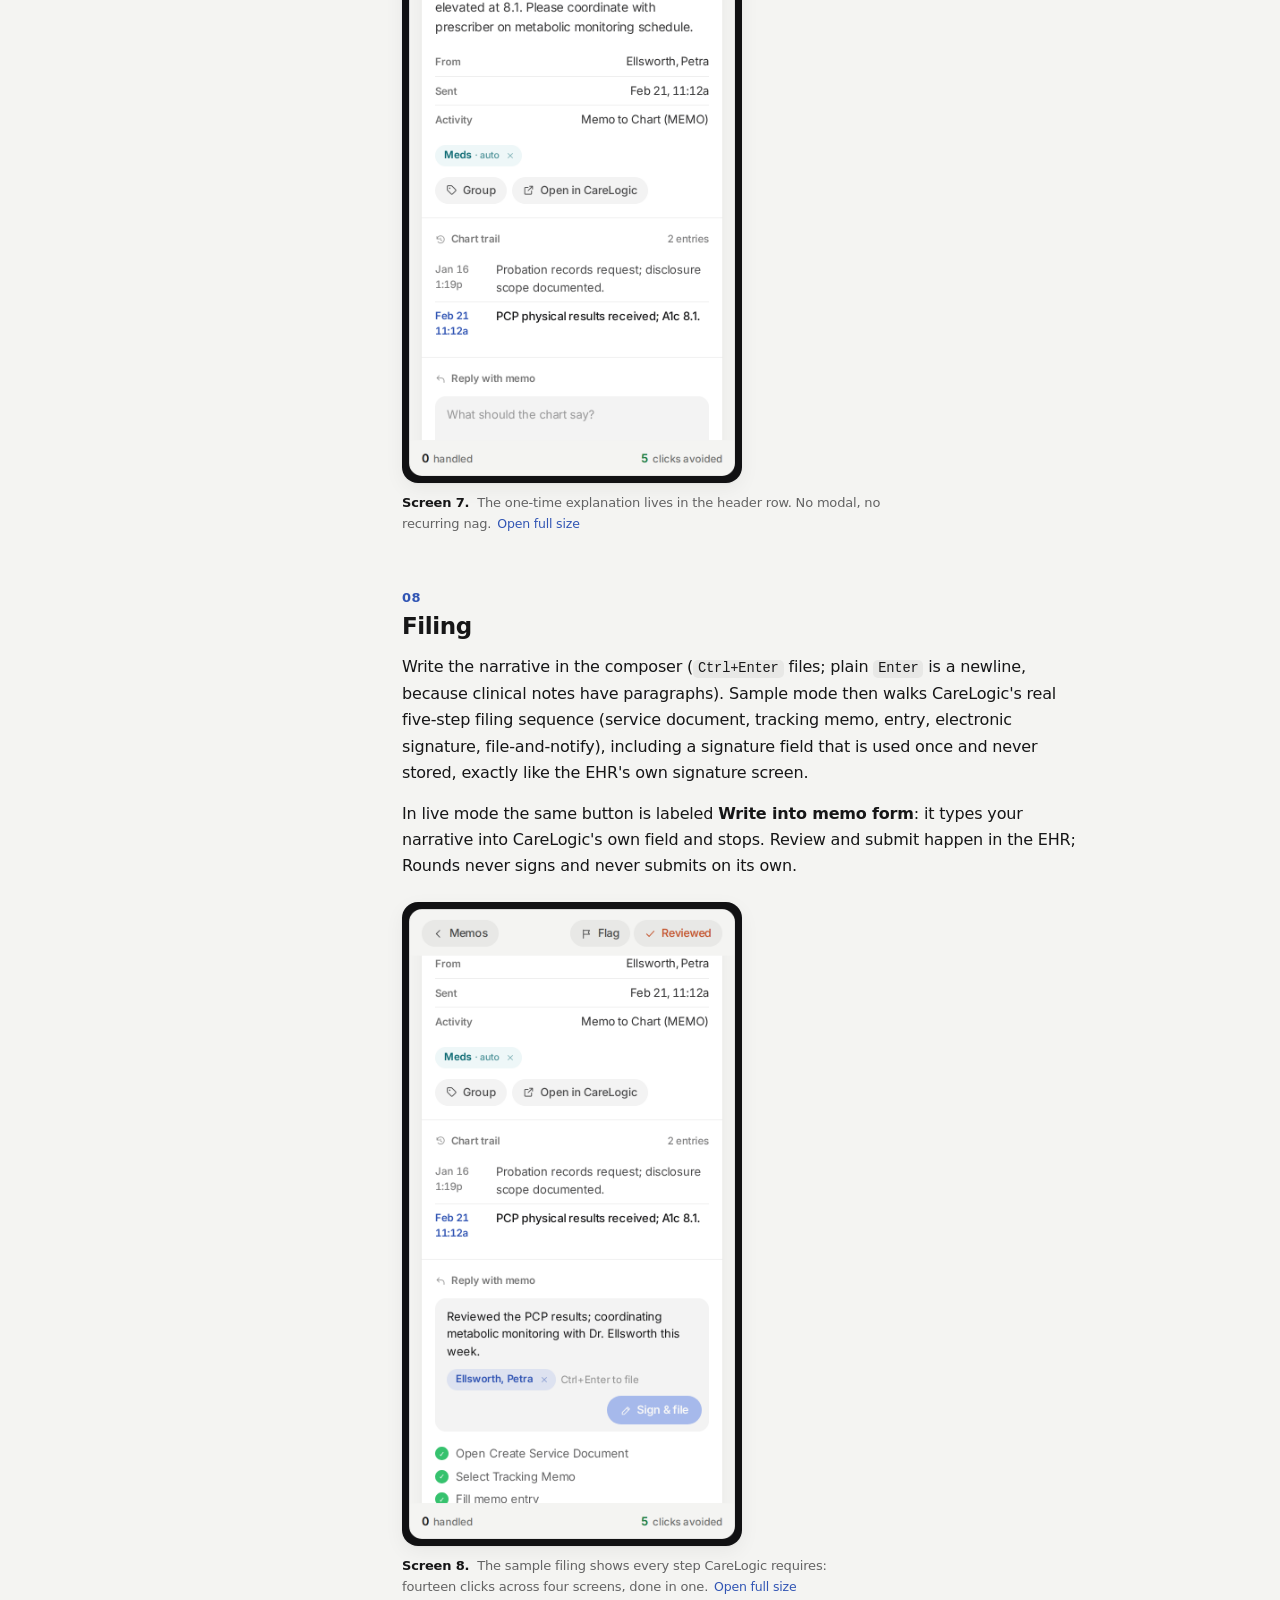
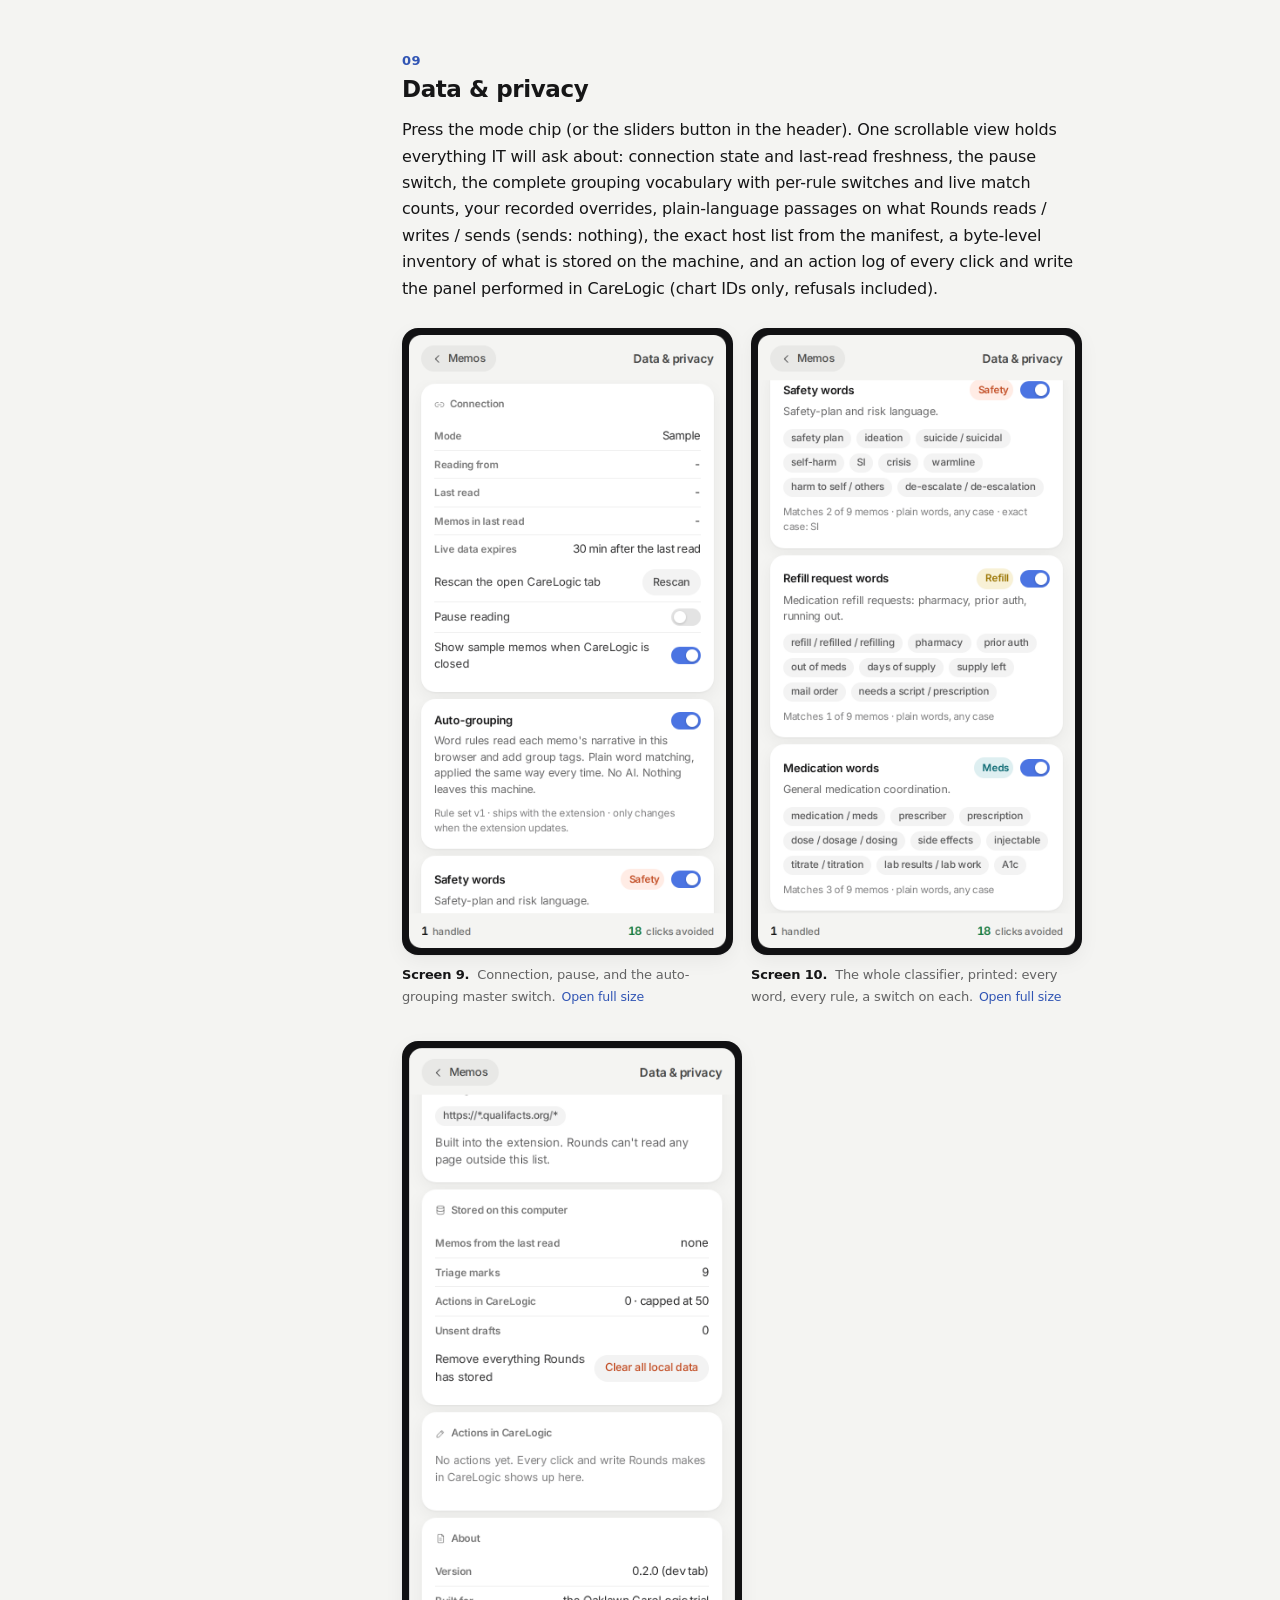
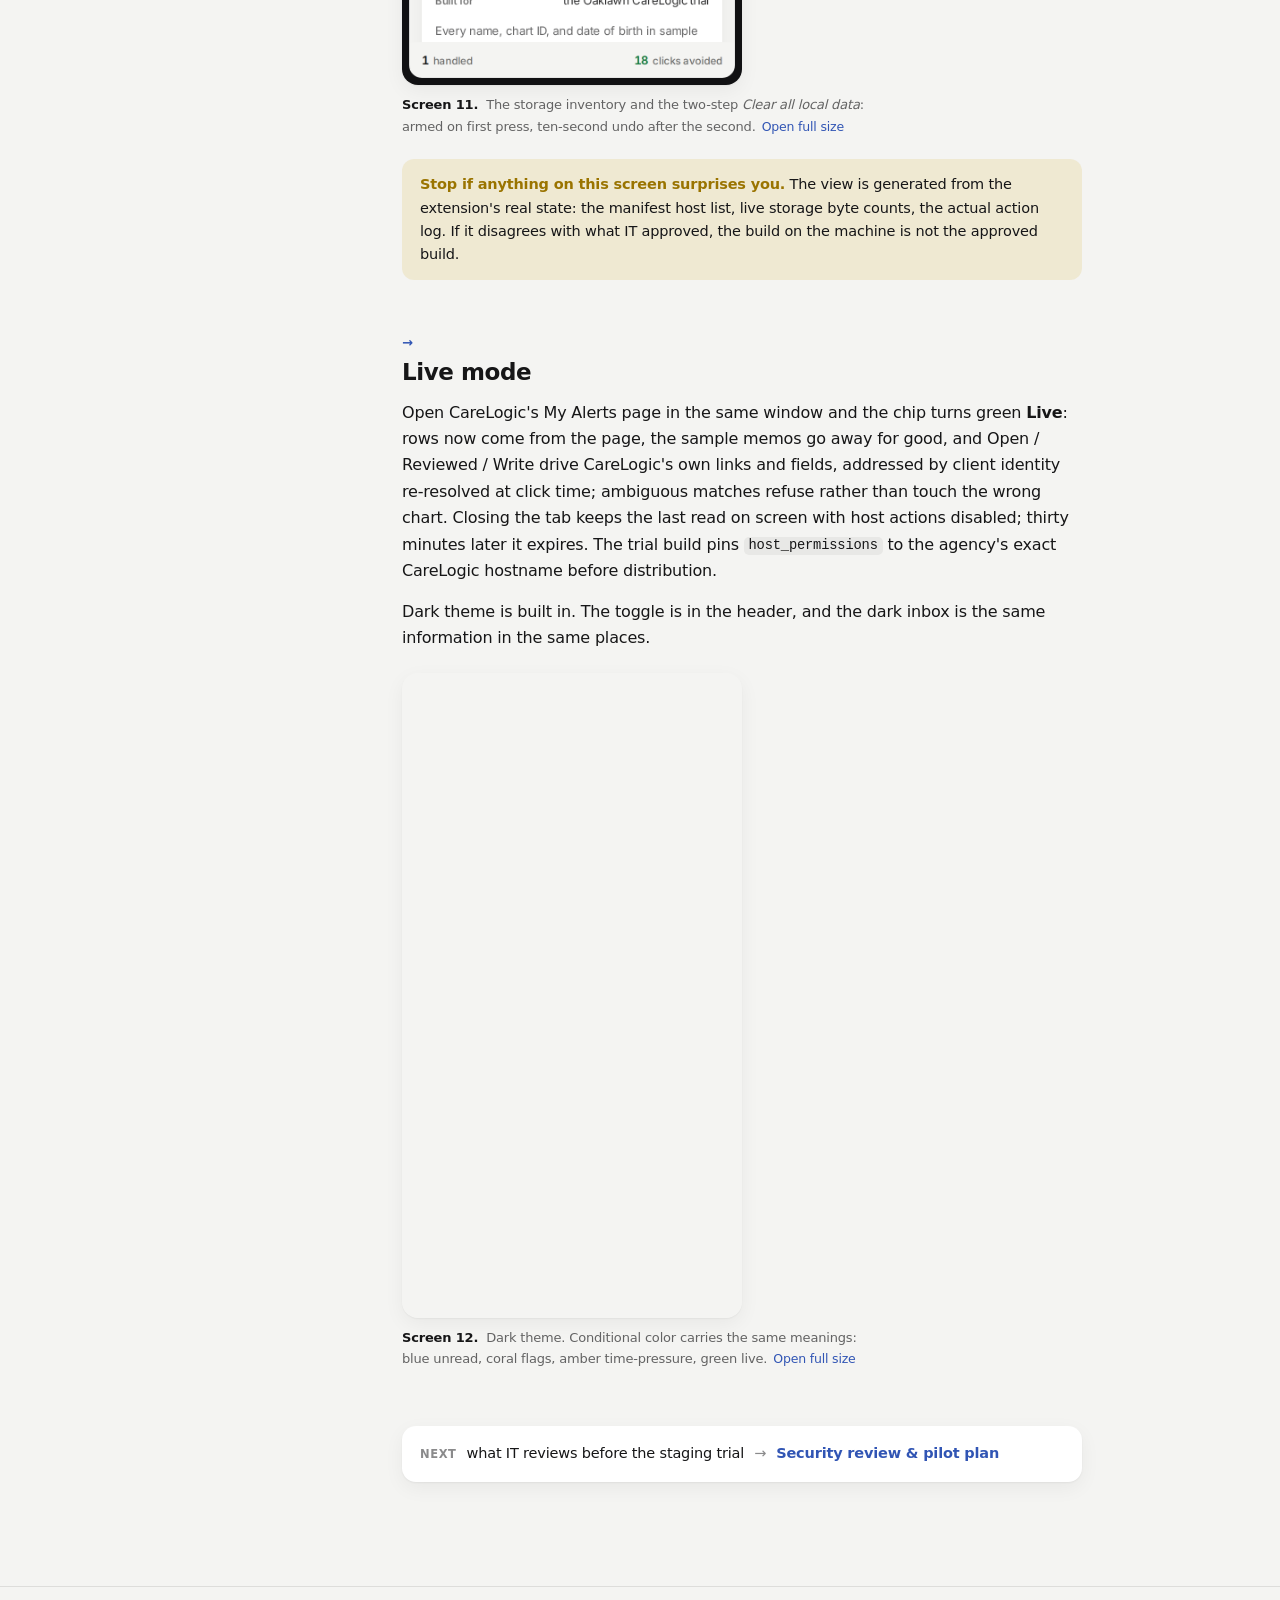
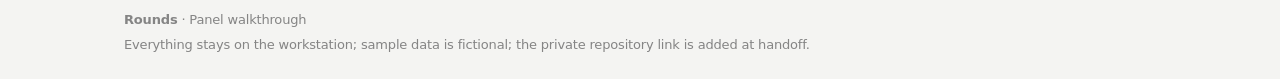
==== commit 1fe047f7: "Say why it grouped instead of provenance" ====
--- a/index.html
+++ b/index.html
@@ -45,7 +45,7 @@
       <a href="#before">Before you begin</a>
       <a href="#load">Install</a>
       <a href="#read">Inbox</a>
-      <a href="#why">Provenance</a>
+      <a href="#why">Why it grouped</a>
       <a href="#select">Selection</a>
       <a href="#group">Grouping</a>
       <a href="#move">Moving</a>
@@ -130,14 +130,14 @@
 
       <section class="walkthrough-step" id="why">
         <div class="section-number" aria-hidden="true">03</div>
-        <h2>Provenance</h2>
+        <h2>Why it grouped</h2>
         <p>Open the Merriweather memo. The <strong>Refill · auto</strong> chip came from the refill word rule, matching words already in the memo: refill, pharmacy, prior auth. Press the chip body and the panel shows its evidence: which rule, and which exact words it matched.</p>
         <ul>
           <li><strong>Keep</strong> promotes the group to manual: the filled dot is now yours and no rule change can take it away.</li>
           <li><strong>Remove</strong> (or the chip's <strong>✕</strong>) deletes the group <em>and records an override</em>: that rule will never re-apply to that memo, across every rescan and reload. False positives are corrected once.</li>
         </ul>
         <figure class="panel-shot">
-          <a class="frame" href="screenshots/03-detail-provenance.png" target="_blank" rel="noreferrer"><img src="screenshots/03-detail-provenance.png" alt="Memo detail with the Refill auto chip's provenance popover open: grouped by rule, Refill request words, matched refill, Pharmacy, prior auth, with Keep and Remove buttons." loading="lazy" decoding="async" /></a>
+          <a class="frame" href="screenshots/03-detail-provenance.png" target="_blank" rel="noreferrer"><img src="screenshots/03-detail-provenance.png" alt="Memo detail with the Refill chip's popup open showing why it grouped: the rule, Refill request words, and the matched words refill, Pharmacy, prior auth, with Keep and Remove buttons." loading="lazy" decoding="async" /></a>
           <figcaption><span>Screen 3.</span> Every auto group shows its work: the rule, the rule-set version, and the exact words it matched.<a class="full" href="screenshots/03-detail-provenance.png" target="_blank" rel="noreferrer">Open full size</a></figcaption>
         </figure>
         <aside class="method-note"><strong>There is no AI in grouping.</strong> It's plain word matching. The same memo gets the same groups on every machine, every time, and the complete vocabulary is printed inside the panel (step 09).</aside>
